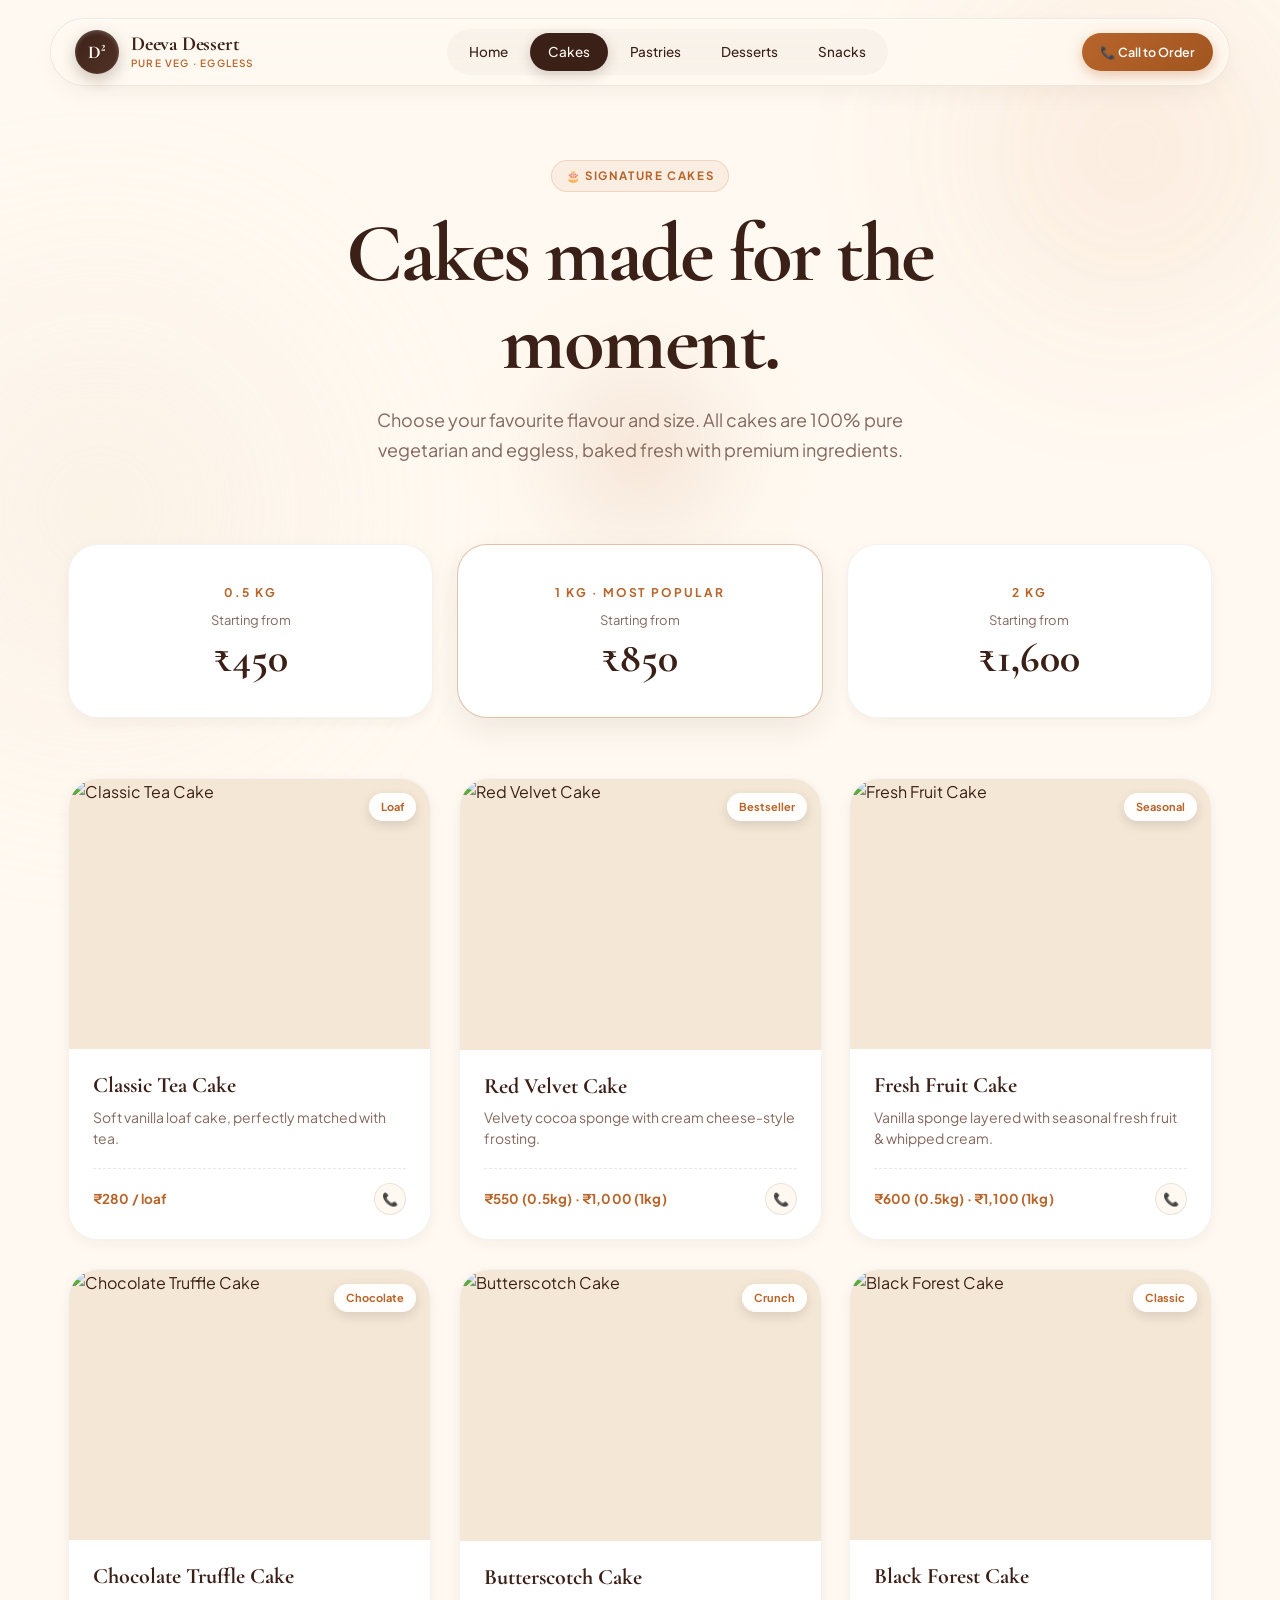
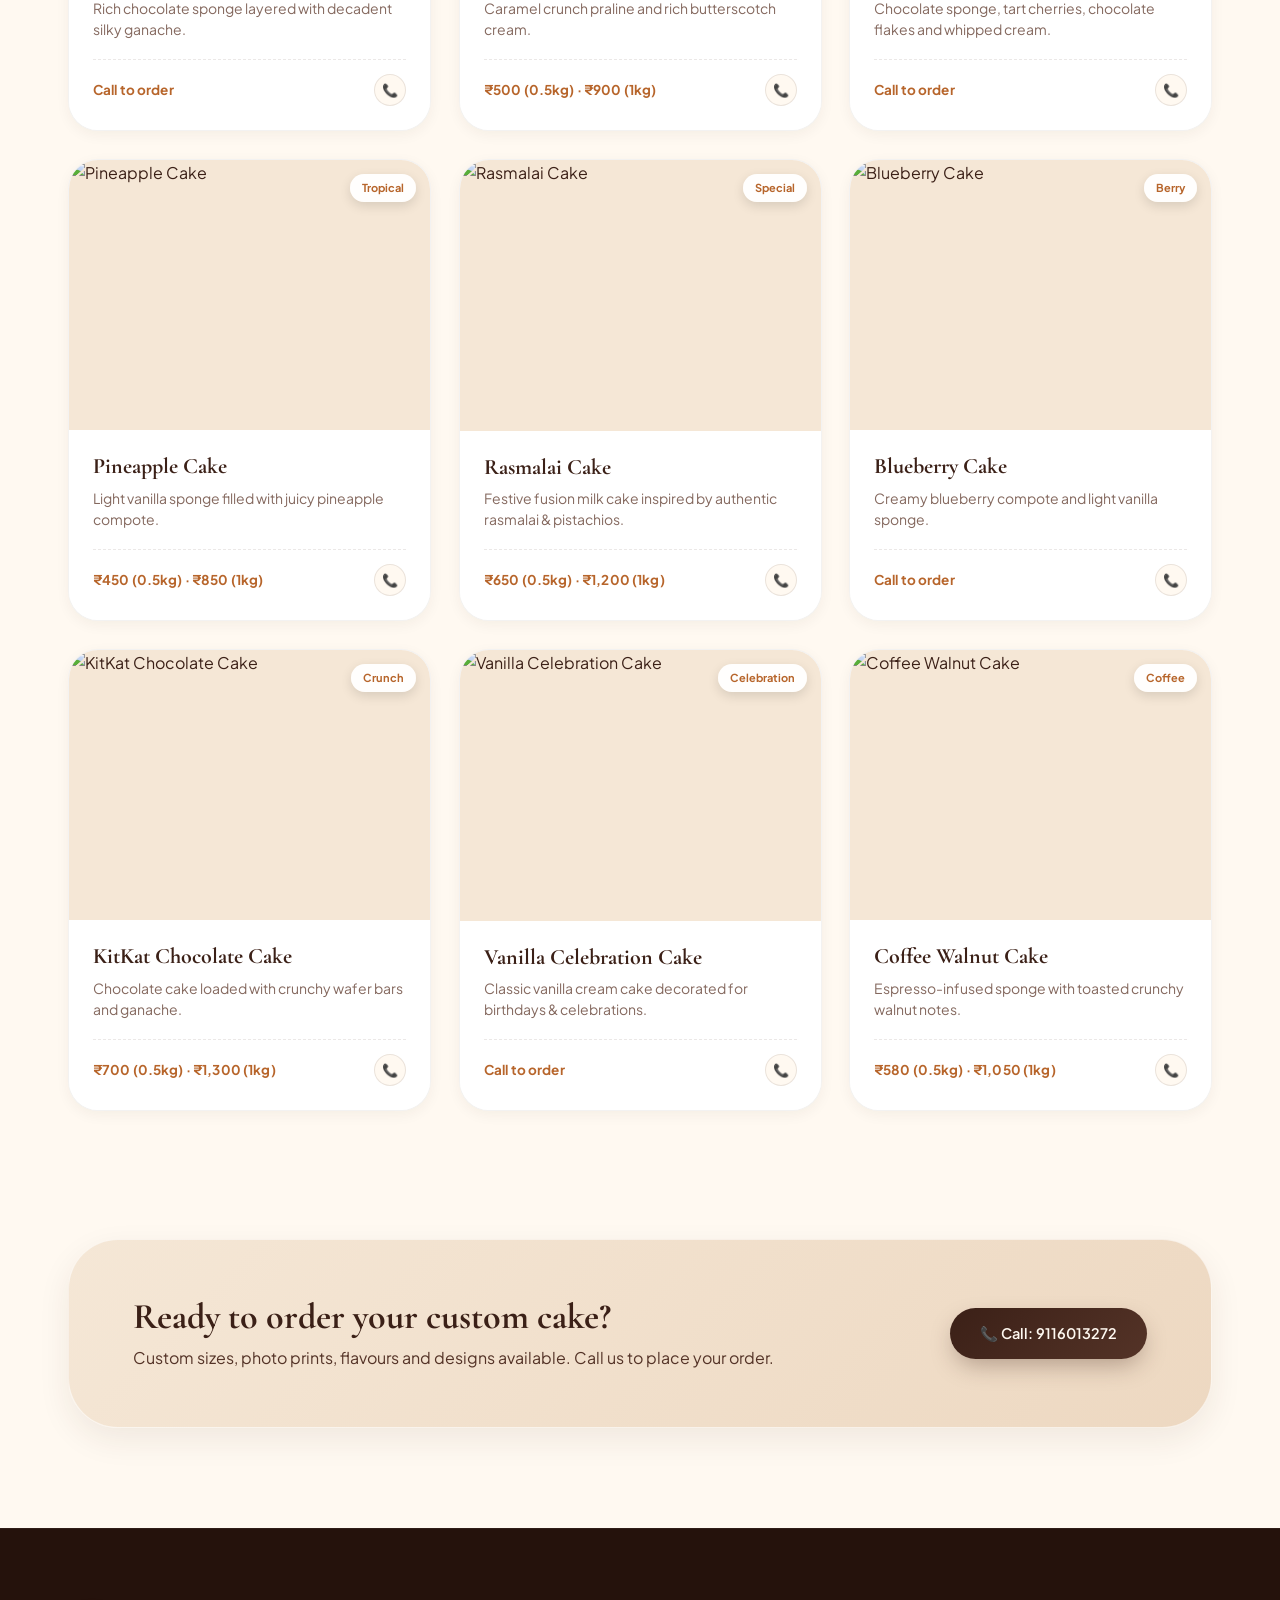
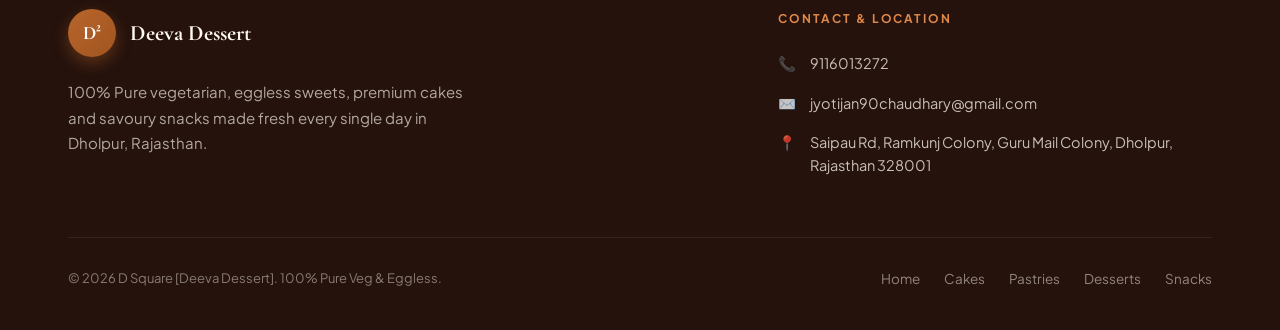
==== cakes.html @ 33e01db3 "v1" ====
<!DOCTYPE html>
<html lang="en" dir="ltr">

<head>
  <meta charset="UTF-8">
  <meta name="viewport" content="width=device-width, initial-scale=1.0">
  <title>Cakes — D² Deeva Dessert</title>
  <meta name="description"
    content="Choose your favourite cake flavour and size. All cakes are pure vegetarian and eggless. Custom orders welcome.">
  <link rel="stylesheet" href="styles.css">
</head>

<body>

  <!-- Ambient Glow -->
  <div class="bg-ambient-orb orb-1"></div>
  <div class="bg-ambient-orb orb-2"></div>

  <!-- ═══ FLOATING NAVBAR ═══ -->
  <div class="navbar-wrap">
    <nav class="navbar" id="navbar">
      <a href="index.html" class="nav-logo">
        <div class="nav-logo-badge">D²</div>
        <div>
          <div class="nav-logo-text">Deeva Dessert</div>
          <div class="nav-logo-sub">Pure Veg · Eggless</div>
        </div>
      </a>
      <div class="nav-links">
        <a href="index.html">Home</a>
        <a href="cakes.html" class="active">Cakes</a>
        <a href="pastries.html">Pastries</a>
        <a href="desserts.html">Desserts</a>
        <a href="snacks.html">Snacks</a>
      </div>
      <div class="nav-right-actions">
        <a href="tel:9116013272" class="nav-btn-call">📞 Call to Order</a>
        <button class="nav-mobile-toggle" id="mobileToggle" aria-label="Toggle menu">
          <span></span><span></span><span></span>
        </button>
      </div>
    </nav>
  </div>

  <!-- Mobile Dropdown Menu -->
  <div class="nav-mobile-menu" id="mobileMenu">
    <a href="index.html">Home</a>
    <a href="cakes.html" class="active">Cakes</a>
    <a href="pastries.html">Pastries</a>
    <a href="desserts.html">Desserts</a>
    <a href="snacks.html">Snacks</a>
    <a href="tel:9116013272" style="color: var(--accent); font-weight: 700;">📞 Call: 9116013272</a>
  </div>

  <!-- ═══ PAGE HERO ═══ -->
  <div class="container">
    <div class="page-hero reveal">
      <span class="label-tag">🎂 Signature Cakes</span>
      <h1>Cakes made for the moment.</h1>
      <p>Choose your favourite flavour and size. All cakes are 100% pure vegetarian and eggless, baked fresh with
        premium ingredients.</p>
    </div>

    <!-- Starting Prices 3D Cards -->
    <div class="pricing-row reveal">
      <div class="pricing-card">
        <div class="size">0.5 KG</div>
        <div class="from">Starting from</div>
        <div class="price-value">₹450</div>
      </div>
      <div class="pricing-card" style="border-color: rgba(183, 101, 43, 0.4); box-shadow: var(--shadow-md);">
        <div class="size" style="color: var(--accent);">1 KG · Most Popular</div>
        <div class="from">Starting from</div>
        <div class="price-value">₹850</div>
      </div>
      <div class="pricing-card">
        <div class="size">2 KG</div>
        <div class="from">Starting from</div>
        <div class="price-value">₹1,600</div>
      </div>
    </div>
  </div>

  <!-- ═══ PRODUCTS GRID WITH REAL PHOTOGRAPHY ═══ -->
  <section class="section-padding" style="padding-top: 0;">
    <div class="container">
      <div class="product-grid">

        <div class="product-card reveal reveal-delay-1">
          <div class="product-card-img-wrap">
            <img src="https://images.unsplash.com/photo-1519869325930-281384150729?auto=format&fit=crop&w=600&q=80"
              alt="Classic Tea Cake" class="product-card-photo">
            <span class="product-badge">Loaf</span>
          </div>
          <div class="product-card-body">
            <div class="product-card-name">Classic Tea Cake</div>
            <div class="product-card-desc">Soft vanilla loaf cake, perfectly matched with tea.</div>
            <div class="product-card-footer">
              <div class="product-card-price">₹280 / loaf</div>
              <a href="tel:9116013272" class="product-order-mini" title="Order">📞</a>
            </div>
          </div>
        </div>

        <div class="product-card reveal reveal-delay-2">
          <div class="product-card-img-wrap">
            <img src="https://images.unsplash.com/photo-1586788680434-30d324b2d46f?auto=format&fit=crop&w=600&q=80"
              alt="Red Velvet Cake" class="product-card-photo">
            <span class="product-badge">Bestseller</span>
          </div>
          <div class="product-card-body">
            <div class="product-card-name">Red Velvet Cake</div>
            <div class="product-card-desc">Velvety cocoa sponge with cream cheese-style frosting.</div>
            <div class="product-card-footer">
              <div class="product-card-price">₹550 (0.5kg) · ₹1,000 (1kg)</div>
              <a href="tel:9116013272" class="product-order-mini" title="Order">📞</a>
            </div>
          </div>
        </div>

        <div class="product-card reveal reveal-delay-3">
          <div class="product-card-img-wrap">
            <img src="https://images.unsplash.com/photo-1565958011703-44f9829ba187?auto=format&fit=crop&w=600&q=80"
              alt="Fresh Fruit Cake" class="product-card-photo">
            <span class="product-badge">Seasonal</span>
          </div>
          <div class="product-card-body">
            <div class="product-card-name">Fresh Fruit Cake</div>
            <div class="product-card-desc">Vanilla sponge layered with seasonal fresh fruit &amp; whipped cream.</div>
            <div class="product-card-footer">
              <div class="product-card-price">₹600 (0.5kg) · ₹1,100 (1kg)</div>
              <a href="tel:9116013272" class="product-order-mini" title="Order">📞</a>
            </div>
          </div>
        </div>

        <div class="product-card reveal reveal-delay-4">
          <div class="product-card-img-wrap">
            <img src="https://images.unsplash.com/photo-1606313564200-e75d5e30476c?auto=format&fit=crop&w=600&q=80"
              alt="Chocolate Truffle Cake" class="product-card-photo">
            <span class="product-badge">Chocolate</span>
          </div>
          <div class="product-card-body">
            <div class="product-card-name">Chocolate Truffle Cake</div>
            <div class="product-card-desc">Rich chocolate sponge layered with decadent silky ganache.</div>
            <div class="product-card-footer">
              <div class="product-card-price">Call to order</div>
              <a href="tel:9116013272" class="product-order-mini" title="Order">📞</a>
            </div>
          </div>
        </div>

        <div class="product-card reveal reveal-delay-1">
          <div class="product-card-img-wrap">
            <img src="https://images.unsplash.com/photo-1578985545062-69928b1d9587?auto=format&fit=crop&w=600&q=80"
              alt="Butterscotch Cake" class="product-card-photo">
            <span class="product-badge">Crunch</span>
          </div>
          <div class="product-card-body">
            <div class="product-card-name">Butterscotch Cake</div>
            <div class="product-card-desc">Caramel crunch praline and rich butterscotch cream.</div>
            <div class="product-card-footer">
              <div class="product-card-price">₹500 (0.5kg) · ₹900 (1kg)</div>
              <a href="tel:9116013272" class="product-order-mini" title="Order">📞</a>
            </div>
          </div>
        </div>

        <div class="product-card reveal reveal-delay-2">
          <div class="product-card-img-wrap">
            <img src="https://images.unsplash.com/photo-1606890737304-57a1ca8a5b62?auto=format&fit=crop&w=600&q=80"
              alt="Black Forest Cake" class="product-card-photo">
            <span class="product-badge">Classic</span>
          </div>
          <div class="product-card-body">
            <div class="product-card-name">Black Forest Cake</div>
            <div class="product-card-desc">Chocolate sponge, tart cherries, chocolate flakes and whipped cream.</div>
            <div class="product-card-footer">
              <div class="product-card-price">Call to order</div>
              <a href="tel:9116013272" class="product-order-mini" title="Order">📞</a>
            </div>
          </div>
        </div>

        <div class="product-card reveal reveal-delay-3">
          <div class="product-card-img-wrap">
            <img src="https://images.unsplash.com/photo-1535141192574-5d4897c13136?auto=format&fit=crop&w=600&q=80"
              alt="Pineapple Cake" class="product-card-photo">
            <span class="product-badge">Tropical</span>
          </div>
          <div class="product-card-body">
            <div class="product-card-name">Pineapple Cake</div>
            <div class="product-card-desc">Light vanilla sponge filled with juicy pineapple compote.</div>
            <div class="product-card-footer">
              <div class="product-card-price">₹450 (0.5kg) · ₹850 (1kg)</div>
              <a href="tel:9116013272" class="product-order-mini" title="Order">📞</a>
            </div>
          </div>
        </div>

        <div class="product-card reveal reveal-delay-4">
          <div class="product-card-img-wrap">
            <img src="https://images.unsplash.com/photo-1541781774459-bb2af2f05b55?auto=format&fit=crop&w=600&q=80"
              alt="Rasmalai Cake" class="product-card-photo">
            <span class="product-badge">Special</span>
          </div>
          <div class="product-card-body">
            <div class="product-card-name">Rasmalai Cake</div>
            <div class="product-card-desc">Festive fusion milk cake inspired by authentic rasmalai &amp; pistachios.
            </div>
            <div class="product-card-footer">
              <div class="product-card-price">₹650 (0.5kg) · ₹1,200 (1kg)</div>
              <a href="tel:9116013272" class="product-order-mini" title="Order">📞</a>
            </div>
          </div>
        </div>

        <div class="product-card reveal reveal-delay-1">
          <div class="product-card-img-wrap">
            <img src="https://images.unsplash.com/photo-1588195538326-c5b1e9f80a1b?auto=format&fit=crop&w=600&q=80"
              alt="Blueberry Cake" class="product-card-photo">
            <span class="product-badge">Berry</span>
          </div>
          <div class="product-card-body">
            <div class="product-card-name">Blueberry Cake</div>
            <div class="product-card-desc">Creamy blueberry compote and light vanilla sponge.</div>
            <div class="product-card-footer">
              <div class="product-card-price">Call to order</div>
              <a href="tel:9116013272" class="product-order-mini" title="Order">📞</a>
            </div>
          </div>
        </div>

        <div class="product-card reveal reveal-delay-2">
          <div class="product-card-img-wrap">
            <img src="https://images.unsplash.com/photo-1542826438-bd32f43d626f?auto=format&fit=crop&w=600&q=80"
              alt="KitKat Chocolate Cake" class="product-card-photo">
            <span class="product-badge">Crunch</span>
          </div>
          <div class="product-card-body">
            <div class="product-card-name">KitKat Chocolate Cake</div>
            <div class="product-card-desc">Chocolate cake loaded with crunchy wafer bars and ganache.</div>
            <div class="product-card-footer">
              <div class="product-card-price">₹700 (0.5kg) · ₹1,300 (1kg)</div>
              <a href="tel:9116013272" class="product-order-mini" title="Order">📞</a>
            </div>
          </div>
        </div>

        <div class="product-card reveal reveal-delay-3">
          <div class="product-card-img-wrap">
            <img src="https://images.unsplash.com/photo-1535141192574-5d4897c13136?auto=format&fit=crop&w=600&q=80"
              alt="Vanilla Celebration Cake" class="product-card-photo">
            <span class="product-badge">Celebration</span>
          </div>
          <div class="product-card-body">
            <div class="product-card-name">Vanilla Celebration Cake</div>
            <div class="product-card-desc">Classic vanilla cream cake decorated for birthdays &amp; celebrations.</div>
            <div class="product-card-footer">
              <div class="product-card-price">Call to order</div>
              <a href="tel:9116013272" class="product-order-mini" title="Order">📞</a>
            </div>
          </div>
        </div>

        <div class="product-card reveal reveal-delay-4">
          <div class="product-card-img-wrap">
            <img src="https://images.unsplash.com/photo-1509440159596-0249088772ff?auto=format&fit=crop&w=600&q=80"
              alt="Coffee Walnut Cake" class="product-card-photo">
            <span class="product-badge">Coffee</span>
          </div>
          <div class="product-card-body">
            <div class="product-card-name">Coffee Walnut Cake</div>
            <div class="product-card-desc">Espresso-infused sponge with toasted crunchy walnut notes.</div>
            <div class="product-card-footer">
              <div class="product-card-price">₹580 (0.5kg) · ₹1,050 (1kg)</div>
              <a href="tel:9116013272" class="product-order-mini" title="Order">📞</a>
            </div>
          </div>
        </div>

      </div>
    </div>
  </section>

  <!-- ═══ CTA STRIP ═══ -->
  <div class="container">
    <div class="cta-strip reveal">
      <div class="cta-strip-text">
        <h3>Ready to order your custom cake?</h3>
        <p>Custom sizes, photo prints, flavours and designs available. Call us to place your order.</p>
      </div>
      <a href="tel:9116013272" class="btn btn-primary">📞 Call: 9116013272</a>
    </div>
  </div>

  <!-- ═══ FOOTER ═══ -->
  <footer class="footer">
    <div class="container">
      <div class="footer-inner">
        <div class="footer-brand">
          <div class="footer-logo">
            <div class="footer-logo-badge">D²</div>
            <div>
              <div class="footer-logo-name">Deeva Dessert</div>
            </div>
          </div>
          <p class="footer-tagline">100% Pure vegetarian, eggless sweets, premium cakes and savoury snacks made fresh
            every single day in Dholpur, Rajasthan.</p>
        </div>
        <div class="footer-contact">
          <h4>Contact &amp; Location</h4>
          <div class="footer-contact-list">
            <div class="footer-contact-item">
              <span>📞</span>
              <a href="tel:9116013272">9116013272</a>
            </div>
            <div class="footer-contact-item">
              <span>✉️</span>
              <a href="mailto:jyotijan90chaudhary@gmail.com">jyotijan90chaudhary@gmail.com</a>
            </div>
            <div class="footer-contact-item">
              <span>📍</span>
              <span>Saipau Rd, Ramkunj Colony, Guru Mail Colony, Dholpur, Rajasthan 328001</span>
            </div>
          </div>
        </div>
      </div>
      <div class="footer-bottom">
        <p>© 2026 D Square [Deeva Dessert]. 100% Pure Veg &amp; Eggless.</p>
        <div class="footer-nav-links">
          <a href="index.html">Home</a>
          <a href="cakes.html">Cakes</a>
          <a href="pastries.html">Pastries</a>
          <a href="desserts.html">Desserts</a>
          <a href="snacks.html">Snacks</a>
        </div>
      </div>
    </div>
  </footer>

  <script src="script.js"></script>
</body>

</html>
---- styles.css ----
/* =========================================================
   DEEVA DESSERT (D²) — ULTRA-PREMIUM 3D STYLESHEET
   ========================================================= */

@import url('https://fonts.googleapis.com/css2?family=Cormorant+Garamond:ital,wght@0,500;0,600;0,700;1,600;1,700&family=Plus+Jakarta+Sans:wght@300;400;500;600;700&display=swap');

:root {
  --bg: #fff9f1;
  --bg-secondary: #fbf3e8;
  --dark: #3b2017;
  --dark-deep: #25120c;
  --dark-soft: #543327;
  --accent: #b7652b;
  --accent-light: #df8849;
  --accent-glow: rgba(183, 101, 43, 0.35);
  --light: #f5e7d6;
  --light-glass: rgba(255, 249, 241, 0.75);
  --text-muted: #84685e;
  --white: #ffffff;

  --font-serif: 'Cormorant Garamond', 'Cormorant', Georgia, serif;
  --font-sans: 'Plus Jakarta Sans', -apple-system, BlinkMacSystemFont, sans-serif;

  --radius-xs: 8px;
  --radius-sm: 14px;
  --radius-md: 20px;
  --radius-lg: 30px;
  --radius-xl: 50px;

  --shadow-sm: 0 4px 14px rgba(59, 32, 23, 0.05);
  --shadow-md: 0 12px 32px rgba(59, 32, 23, 0.08);
  --shadow-3d: 0 20px 48px -10px rgba(59, 32, 23, 0.15), 0 0 1px rgba(59, 32, 23, 0.2);
  --shadow-3d-hover: 0 32px 70px -15px rgba(59, 32, 23, 0.25), 0 0 30px rgba(183, 101, 43, 0.2);

  --transition: all 0.4s cubic-bezier(0.16, 1, 0.3, 1);
  --transition-fast: all 0.2s ease;
}

/* ---------- RESET & BASE ---------- */
*, *::before, *::after {
  box-sizing: border-box;
  margin: 0;
  padding: 0;
}

html {
  scroll-behavior: smooth;
  text-rendering: optimizeLegibility;
}

body {
  font-family: var(--font-sans);
  background-color: var(--bg);
  color: var(--dark);
  -webkit-font-smoothing: antialiased;
  -moz-osx-font-smoothing: grayscale;
  overflow-x: hidden;
  position: relative;
  line-height: 1.6;
}

/* Custom 3D Cursor Glow */
.cursor-glow {
  position: fixed;
  width: 380px;
  height: 380px;
  border-radius: 50%;
  background: radial-gradient(circle, rgba(183, 101, 43, 0.12) 0%, rgba(245, 231, 214, 0.05) 50%, transparent 70%);
  pointer-events: none;
  transform: translate(-50%, -50%);
  z-index: 1;
  transition: opacity 0.3s ease;
}

/* Ambient Background Lights */
.bg-ambient-orb {
  position: fixed;
  border-radius: 50%;
  pointer-events: none;
  filter: blur(80px);
  z-index: 0;
  opacity: 0.6;
}
.orb-1 {
  width: 500px; height: 500px;
  background: radial-gradient(circle, rgba(223, 136, 73, 0.25) 0%, transparent 70%);
  top: -100px; right: -100px;
  animation: orbDrift 20s infinite alternate ease-in-out;
}
.orb-2 {
  width: 600px; height: 600px;
  background: radial-gradient(circle, rgba(245, 231, 214, 0.8) 0%, transparent 70%);
  bottom: 10%; left: -200px;
  animation: orbDrift 25s infinite alternate-reverse ease-in-out;
}

@keyframes orbDrift {
  0% { transform: translate(0, 0) scale(1); }
  100% { transform: translate(60px, 40px) scale(1.1); }
}

#three-canvas {
  position: absolute;
  top: 0;
  left: 0;
  width: 100%;
  height: 100%;
  pointer-events: none;
  z-index: 1;
}

a, button {
  color: inherit;
  font: inherit;
  outline: none;
}
a { text-decoration: none; }
img { display: block; max-width: 100%; }

/* =========================================================
   NAVBAR (Glassmorphism & Floating Pill)
   ========================================================= */
.navbar-wrap {
  position: fixed;
  top: 18px;
  left: 0;
  right: 0;
  z-index: 1000;
  display: flex;
  justify-content: center;
  padding: 0 20px;
  pointer-events: none;
}

.navbar {
  pointer-events: auto;
  display: flex;
  align-items: center;
  justify-content: space-between;
  width: 100%;
  max-width: 1180px;
  height: 68px;
  padding: 0 16px 0 24px;
  background: rgba(255, 249, 241, 0.84);
  backdrop-filter: blur(20px);
  -webkit-backdrop-filter: blur(20px);
  border: 1px solid rgba(59, 32, 23, 0.08);
  border-radius: var(--radius-xl);
  box-shadow: 0 10px 30px -10px rgba(59, 32, 23, 0.08), inset 0 1px 0 rgba(255, 255, 255, 0.8);
  transition: var(--transition);
}

.navbar.scrolled {
  transform: translateY(-4px);
  background: rgba(255, 249, 241, 0.95);
  box-shadow: 0 18px 45px -12px rgba(59, 32, 23, 0.14), inset 0 1px 0 rgba(255, 255, 255, 0.9);
}

.nav-logo {
  display: flex;
  align-items: center;
  gap: 12px;
  position: relative;
  z-index: 2;
}

.nav-logo-badge {
  width: 44px;
  height: 44px;
  border-radius: 50%;
  background: linear-gradient(135deg, var(--dark) 0%, var(--dark-soft) 100%);
  color: var(--bg);
  font-family: var(--font-serif);
  font-weight: 700;
  font-size: 18px;
  display: flex;
  align-items: center;
  justify-content: center;
  box-shadow: 0 6px 16px rgba(59, 32, 23, 0.25), inset 0 2px 4px rgba(255, 255, 255, 0.2);
  transition: transform 0.4s cubic-bezier(0.34, 1.56, 0.64, 1);
}

.nav-logo:hover .nav-logo-badge {
  transform: rotate(12deg) scale(1.08);
}

.nav-logo-text {
  font-family: var(--font-serif);
  font-size: 20px;
  font-weight: 700;
  color: var(--dark);
  line-height: 1.1;
  letter-spacing: -0.01em;
}

.nav-logo-sub {
  font-size: 10px;
  font-weight: 600;
  color: var(--accent);
  letter-spacing: 0.12em;
  text-transform: uppercase;
}

.nav-links {
  display: flex;
  align-items: center;
  gap: 4px;
  background: rgba(59, 32, 23, 0.03);
  padding: 4px;
  border-radius: var(--radius-xl);
}

.nav-links a {
  font-family: var(--font-sans);
  font-size: 13.5px;
  font-weight: 500;
  color: var(--dark);
  padding: 8px 18px;
  border-radius: var(--radius-xl);
  transition: var(--transition);
  position: relative;
}

.nav-links a:hover {
  color: var(--accent);
  background: rgba(183, 101, 43, 0.08);
}

.nav-links a.active {
  background: var(--dark);
  color: var(--bg);
  box-shadow: 0 4px 14px rgba(59, 32, 23, 0.2);
}

.nav-right-actions {
  display: flex;
  align-items: center;
  gap: 10px;
}

.nav-btn-call {
  display: inline-flex;
  align-items: center;
  gap: 6px;
  font-size: 12.5px;
  font-weight: 600;
  padding: 9px 18px;
  background: linear-gradient(135deg, var(--accent) 0%, #a25520 100%);
  color: var(--white);
  border-radius: var(--radius-xl);
  box-shadow: 0 4px 14px rgba(183, 101, 43, 0.35);
  transition: var(--transition);
}

.nav-btn-call:hover {
  transform: translateY(-2px);
  box-shadow: 0 8px 22px rgba(183, 101, 43, 0.45);
}

.nav-mobile-toggle {
  display: none;
  background: none;
  border: none;
  cursor: pointer;
  padding: 10px;
  flex-direction: column;
  gap: 5px;
  z-index: 1002;
}

.nav-mobile-toggle span {
  width: 24px;
  height: 2px;
  background: var(--dark);
  border-radius: 2px;
  transition: var(--transition);
}

.nav-mobile-toggle.open span:nth-child(1) { transform: translateY(7px) rotate(45deg); }
.nav-mobile-toggle.open span:nth-child(2) { opacity: 0; }
.nav-mobile-toggle.open span:nth-child(3) { transform: translateY(-7px) rotate(-45deg); }

.nav-mobile-menu {
  position: fixed;
  top: 96px;
  left: 20px;
  right: 20px;
  background: rgba(255, 249, 241, 0.98);
  backdrop-filter: blur(25px);
  border-radius: var(--radius-lg);
  padding: 24px;
  box-shadow: var(--shadow-3d);
  border: 1px solid rgba(59, 32, 23, 0.1);
  display: flex;
  flex-direction: column;
  gap: 8px;
  z-index: 999;
  transform: translateY(-20px) scale(0.96);
  opacity: 0;
  pointer-events: none;
  transition: var(--transition);
}

.nav-mobile-menu.open {
  transform: translateY(0) scale(1);
  opacity: 1;
  pointer-events: auto;
}

.nav-mobile-menu a {
  font-size: 16px;
  font-weight: 600;
  padding: 12px 18px;
  border-radius: var(--radius-sm);
  transition: var(--transition-fast);
}

.nav-mobile-menu a.active {
  background: var(--dark);
  color: var(--bg);
}

/* =========================================================
   CONTAINER & SECTION COMMONS
   ========================================================= */
.container {
  width: 100%;
  max-width: 1200px;
  margin: 0 auto;
  padding: 0 28px;
  position: relative;
  z-index: 2;
}

.section-padding {
  padding: 68px 0;
  position: relative;
  z-index: 2;
}

.section-header {
  margin-bottom: 36px;
}
.section-header.text-center {
  text-align: center;
}
.section-header.text-center p {
  margin-left: auto;
  margin-right: auto;
}

.label-tag {
  display: inline-flex;
  align-items: center;
  gap: 6px;
  font-family: var(--font-sans);
  font-size: 11.5px;
  font-weight: 700;
  letter-spacing: 0.14em;
  text-transform: uppercase;
  color: var(--accent);
  background: rgba(183, 101, 43, 0.08);
  border: 1px solid rgba(183, 101, 43, 0.18);
  padding: 6px 14px;
  border-radius: var(--radius-xl);
  margin-bottom: 18px;
}

.section-header h2 {
  font-family: var(--font-serif);
  font-size: clamp(38px, 4.8vw, 58px);
  font-weight: 700;
  color: var(--dark);
  line-height: 1.08;
  letter-spacing: -0.02em;
}

.section-header p {
  margin-top: 16px;
  font-size: 16.5px;
  color: var(--text-muted);
  line-height: 1.6;
  max-width: 520px;
}

/* Buttons */
.btn {
  display: inline-flex;
  align-items: center;
  justify-content: center;
  gap: 10px;
  font-family: var(--font-sans);
  font-size: 14.5px;
  font-weight: 600;
  padding: 14px 30px;
  border-radius: var(--radius-xl);
  cursor: pointer;
  border: none;
  transition: var(--transition);
  position: relative;
  overflow: hidden;
}

.btn-primary {
  background: linear-gradient(135deg, var(--dark) 0%, var(--dark-soft) 100%);
  color: var(--bg);
  box-shadow: 0 10px 25px -5px rgba(59, 32, 23, 0.35);
}

.btn-primary:hover {
  transform: translateY(-3px) scale(1.02);
  box-shadow: 0 16px 35px -5px rgba(59, 32, 23, 0.45);
}

.btn-outline {
  background: rgba(255, 255, 255, 0.4);
  backdrop-filter: blur(10px);
  color: var(--dark);
  border: 1.5px solid rgba(59, 32, 23, 0.2);
}

.btn-outline:hover {
  background: var(--dark);
  color: var(--bg);
  border-color: var(--dark);
  transform: translateY(-3px);
}

.btn-light {
  background: var(--white);
  color: var(--dark);
  box-shadow: 0 10px 25px rgba(0, 0, 0, 0.1);
}

.btn-light:hover {
  transform: translateY(-3px);
  box-shadow: 0 15px 35px rgba(0, 0, 0, 0.15);
}

/* =========================================================
   HERO SECTION (HOME) WITH 3D COMPOSITION
   ========================================================= */
.hero {
  min-height: 85vh;
  display: flex;
  align-items: center;
  padding-top: 100px;
  padding-bottom: 30px;
  position: relative;
  overflow: hidden;
}

.hero-grid {
  display: grid;
  grid-template-columns: 1.15fr 0.85fr;
  gap: 40px;
  align-items: center;
}

.hero-content {
  position: relative;
  z-index: 5;
}

.hero-badge {
  display: inline-flex;
  align-items: center;
  gap: 8px;
  background: rgba(183, 101, 43, 0.08);
  border: 1px solid rgba(183, 101, 43, 0.25);
  border-radius: var(--radius-xl);
  padding: 8px 18px;
  margin-bottom: 24px;
  font-size: 12.5px;
  font-weight: 700;
  color: var(--accent);
  letter-spacing: 0.12em;
  text-transform: uppercase;
}

.hero-badge-dot {
  width: 8px;
  height: 8px;
  border-radius: 50%;
  background: var(--accent);
  box-shadow: 0 0 10px var(--accent);
  animation: pulseDot 2s infinite;
}

@keyframes pulseDot {
  0%, 100% { transform: scale(1); opacity: 1; }
  50% { transform: scale(1.3); opacity: 0.6; }
}

.hero h1 {
  font-family: var(--font-serif);
  font-size: clamp(52px, 6.5vw, 92px);
  font-weight: 700;
  line-height: 1.02;
  letter-spacing: -0.03em;
  color: var(--dark);
  margin-bottom: 24px;
}

.hero h1 span.highlight {
  font-style: italic;
  color: var(--accent);
  position: relative;
  display: inline-block;
}

.hero-sub {
  font-size: clamp(16px, 1.8vw, 19px);
  color: var(--text-muted);
  line-height: 1.65;
  max-width: 520px;
  margin-bottom: 38px;
}

.hero-btns {
  display: flex;
  align-items: center;
  gap: 16px;
  flex-wrap: wrap;
}

/* 3D Visual Hero Stage */
.hero-visual-stage {
  position: relative;
  width: 100%;
  height: 540px;
  perspective: 1200px;
  display: flex;
  align-items: center;
  justify-content: center;
}

.hero-3d-card {
  position: relative;
  width: 380px;
  height: 480px;
  background: #ffffff;
  border-radius: 36px;
  border: 1px solid rgba(255, 255, 255, 0.8);
  box-shadow: var(--shadow-3d);
  transform-style: preserve-3d;
  transition: transform 0.2s cubic-bezier(0.2, 0, 0.2, 1);
  display: flex;
  flex-direction: column;
  overflow: hidden;
  cursor: grab;
}

.hero-3d-card-img-wrap {
  width: 100%;
  height: 350px;
  overflow: hidden;
  position: relative;
}

.hero-3d-card-img {
  width: 100%;
  height: 100%;
  object-fit: cover;
  transition: transform 0.6s cubic-bezier(0.16, 1, 0.3, 1);
}

.hero-3d-card:hover .hero-3d-card-img {
  transform: scale(1.08);
}

.hero-3d-card-caption {
  padding: 24px;
  text-align: center;
  background: linear-gradient(to top, #ffffff 80%, rgba(255, 255, 255, 0.95));
  position: relative;
  z-index: 2;
}

.hero-3d-card-caption h3 {
  font-family: var(--font-serif);
  font-size: 26px;
  font-weight: 700;
  color: var(--dark);
}

.hero-3d-card-caption p {
  font-size: 13.5px;
  color: var(--text-muted);
  margin-top: 4px;
}

/* Floating 3D Chips around Hero Card */
.floating-chip {
  position: absolute;
  background: rgba(255, 255, 255, 0.94);
  backdrop-filter: blur(14px);
  border: 1px solid rgba(255, 255, 255, 0.8);
  border-radius: var(--radius-md);
  padding: 10px 16px;
  box-shadow: 0 12px 30px rgba(59, 32, 23, 0.15);
  display: flex;
  align-items: center;
  gap: 12px;
  z-index: 10;
  transform-style: preserve-3d;
  pointer-events: none;
  animation: floatChip 5s ease-in-out infinite alternate;
}

.chip-1 {
  top: 15%;
  left: -20px;
  animation-delay: 0s;
}

.chip-2 {
  bottom: 18%;
  right: -30px;
  animation-delay: -2s;
}

.chip-3 {
  top: 75%;
  left: -10px;
  animation-delay: -3.5s;
}

@keyframes floatChip {
  0% { transform: translateY(0) rotate(0deg); }
  100% { transform: translateY(-16px) rotate(-2deg); }
}

.chip-img-thumb {
  width: 44px;
  height: 44px;
  border-radius: 12px;
  object-fit: cover;
  box-shadow: 0 4px 8px rgba(0, 0, 0, 0.1);
}

.chip-text h5 {
  font-size: 13px;
  font-weight: 700;
  color: var(--dark);
  line-height: 1.2;
}

.chip-text span {
  font-size: 11px;
  color: var(--text-muted);
}

/* =========================================================
   3D INTERACTIVE FLAVOUR CAROUSEL / HIGHLIGHT TABS
   ========================================================= */
.flavour-showcase-section {
  padding: 64px 0;
  position: relative;
  background: var(--bg-secondary);
  overflow: hidden;
}

.flavour-tabs {
  display: flex;
  justify-content: center;
  gap: 12px;
  margin-bottom: 32px;
  flex-wrap: wrap;
}

.flavour-tab-btn {
  padding: 10px 24px;
  border-radius: var(--radius-xl);
  background: var(--white);
  border: 1px solid rgba(59, 32, 23, 0.1);
  font-size: 14px;
  font-weight: 600;
  color: var(--dark);
  cursor: pointer;
  transition: var(--transition);
  box-shadow: var(--shadow-sm);
}

.flavour-tab-btn:hover {
  background: var(--light);
  transform: translateY(-2px);
}

.flavour-tab-btn.active {
  background: var(--dark);
  color: var(--white);
  box-shadow: 0 6px 20px rgba(59, 32, 23, 0.25);
  border-color: var(--dark);
}

.flavour-panels {
  position: relative;
}

.flavour-panel {
  display: none;
  grid-template-columns: 1.1fr 0.9fr;
  gap: 50px;
  align-items: center;
  background: var(--white);
  border-radius: var(--radius-xl);
  padding: 40px;
  box-shadow: var(--shadow-3d);
  border: 1px solid rgba(59, 32, 23, 0.06);
  opacity: 0;
  transform: translateY(20px);
  transition: opacity 0.5s ease, transform 0.5s ease;
}

.flavour-panel.active {
  display: grid;
  opacity: 1;
  transform: translateY(0);
}

.flavour-panel-img-wrap {
  position: relative;
  border-radius: var(--radius-lg);
  overflow: hidden;
  height: 420px;
  box-shadow: var(--shadow-md);
}

.flavour-panel-img {
  width: 100%;
  height: 100%;
  object-fit: cover;
  transition: transform 0.6s ease;
}

.flavour-panel:hover .flavour-panel-img {
  transform: scale(1.06);
}

.flavour-panel-info h3 {
  font-family: var(--font-serif);
  font-size: clamp(32px, 3.5vw, 44px);
  font-weight: 700;
  color: var(--dark);
  margin-bottom: 16px;
  line-height: 1.15;
}

.flavour-panel-info p {
  font-size: 16px;
  color: var(--text-muted);
  line-height: 1.7;
  margin-bottom: 24px;
}

.flavour-features {
  display: grid;
  grid-template-columns: 1fr 1fr;
  gap: 16px;
  margin-bottom: 32px;
}

.flavour-feat-item {
  display: flex;
  align-items: center;
  gap: 10px;
  font-size: 14px;
  font-weight: 600;
  color: var(--dark);
}

.flavour-feat-icon {
  width: 32px;
  height: 32px;
  border-radius: 50%;
  background: rgba(183, 101, 43, 0.12);
  color: var(--accent);
  display: flex;
  align-items: center;
  justify-content: center;
  font-size: 14px;
}

/* =========================================================
   FLOATING DECORATIVE PARALLAX ELEMENTS
   ========================================================= */
.floating-deco-layer {
  position: fixed;
  inset: 0;
  pointer-events: none;
  z-index: 1;
  overflow: hidden;
}

.deco-item {
  position: absolute;
  font-size: 28px;
  filter: drop-shadow(0 8px 16px rgba(59, 32, 23, 0.18));
  opacity: 0.65;
  transition: transform 0.1s linear;
  user-select: none;
}

.deco-1 { top: 18%; left: 4%; font-size: 34px; }
.deco-2 { top: 38%; right: 5%; font-size: 24px; color: var(--accent); }
.deco-3 { top: 62%; left: 3%; font-size: 32px; }
.deco-4 { top: 78%; right: 4%; font-size: 36px; }
.deco-5 { top: 88%; left: 8%; font-size: 30px; }
.deco-6 { top: 50%; right: 8%; font-size: 22px; color: var(--accent); }

/* =========================================================
   ZOMATO-STYLE HORIZONTAL SCROLL PRODUCT CAROUSEL
   ========================================================= */
.horizontal-carousel-section {
  padding: 60px 0;
  position: relative;
  background: var(--white);
  border-top: 1px solid rgba(59, 32, 23, 0.05);
  border-bottom: 1px solid rgba(59, 32, 23, 0.05);
  overflow: hidden;
}

.carousel-intro {
  display: flex;
  align-items: flex-end;
  justify-content: space-between;
  margin-bottom: 24px;
  gap: 20px;
  flex-wrap: wrap;
}

.carousel-intro h2 {
  font-family: var(--font-serif);
  font-size: clamp(34px, 4vw, 50px);
  font-weight: 700;
  color: var(--dark);
  line-height: 1.1;
  margin-top: 8px;
}

.carousel-intro p {
  color: var(--text-muted);
  font-size: 16px;
  max-width: 580px;
  margin-top: 10px;
}

.carousel-nav-arrows {
  display: flex;
  gap: 12px;
}

.carousel-arrow {
  width: 48px;
  height: 48px;
  border-radius: 50%;
  background: var(--bg);
  border: 1.5px solid rgba(59, 32, 23, 0.12);
  color: var(--dark);
  font-size: 18px;
  font-weight: 700;
  display: flex;
  align-items: center;
  justify-content: center;
  cursor: pointer;
  transition: var(--transition);
  box-shadow: var(--shadow-sm);
}

.carousel-arrow:hover {
  background: var(--dark);
  color: var(--bg);
  border-color: var(--dark);
  transform: scale(1.08);
}

.horizontal-scroll-track-wrapper {
  width: 100%;
  overflow-x: auto;
  overflow-y: hidden;
  scrollbar-width: none;
  -ms-overflow-style: none;
  padding: 10px 4px 30px;
  cursor: grab;
}

.horizontal-scroll-track-wrapper::-webkit-scrollbar {
  display: none;
}

.horizontal-scroll-track-wrapper:active {
  cursor: grabbing;
}

.horizontal-scroll-track {
  display: flex;
  gap: 26px;
  width: max-content;
  will-change: transform;
}

.carousel-card {
  width: 320px;
  flex-shrink: 0;
  background: var(--bg);
  border-radius: var(--radius-lg);
  border: 1px solid rgba(59, 32, 23, 0.08);
  overflow: hidden;
  box-shadow: var(--shadow-sm);
  transition: transform 0.4s cubic-bezier(0.16, 1, 0.3, 1), box-shadow 0.4s ease;
  display: flex;
  flex-direction: column;
}

.carousel-card:hover {
  transform: translateY(-8px);
  box-shadow: var(--shadow-3d-hover);
  border-color: rgba(183, 101, 43, 0.35);
}

.carousel-card-img-wrap {
  width: 100%;
  height: 200px;
  overflow: hidden;
  position: relative;
}

.carousel-card-img {
  width: 100%;
  height: 100%;
  object-fit: cover;
  transition: transform 0.7s cubic-bezier(0.16, 1, 0.3, 1);
}

.carousel-card:hover .carousel-card-img {
  transform: scale(1.12);
}

.carousel-category-badge {
  position: absolute;
  bottom: 12px;
  left: 12px;
  background: rgba(255, 255, 255, 0.92);
  backdrop-filter: blur(8px);
  border-radius: var(--radius-xl);
  padding: 5px 12px;
  font-size: 11.5px;
  font-weight: 700;
  color: var(--dark);
  box-shadow: 0 4px 10px rgba(0, 0, 0, 0.1);
}

.carousel-card-body {
  padding: 22px;
  flex: 1;
  display: flex;
  flex-direction: column;
}

.carousel-card-body h4 {
  font-family: var(--font-serif);
  font-size: 22px;
  font-weight: 700;
  color: var(--dark);
  margin-bottom: 6px;
}

.carousel-card-body p {
  font-size: 13.5px;
  color: var(--text-muted);
  line-height: 1.5;
  flex: 1;
  margin-bottom: 18px;
}

.carousel-card-footer {
  display: flex;
  align-items: center;
  justify-content: space-between;
  padding-top: 14px;
  border-top: 1px dashed rgba(59, 32, 23, 0.1);
}

.carousel-price {
  font-size: 14px;
  font-weight: 700;
  color: var(--accent);
}

.btn-sm {
  padding: 8px 18px;
  font-size: 12.5px;
}

/* =========================================================
   PARALLAX CARDS & IMAGE REVEAL STYLES
   ========================================================= */
.parallax-card {
  will-change: transform;
}

.parallax-img {
  will-change: transform;
  transform: scale(1.05);
}

/* =========================================================
   REAL-IMAGE 3D PRODUCT CARDS
   ========================================================= */
.product-grid {
  display: grid;
  grid-template-columns: repeat(auto-fill, minmax(270px, 1fr));
  gap: 28px;
  perspective: 1000px;
}

.product-card {
  background: var(--white);
  border-radius: var(--radius-lg);
  border: 1px solid rgba(59, 32, 23, 0.06);
  overflow: hidden;
  box-shadow: var(--shadow-sm);
  display: flex;
  flex-direction: column;
  position: relative;
  transition: transform 0.4s cubic-bezier(0.2, 0, 0.2, 1), box-shadow 0.4s ease;
  transform-style: preserve-3d;
  will-change: transform;
}

.product-card:hover {
  transform: translateY(-10px) rotateX(4deg);
  box-shadow: var(--shadow-3d-hover);
  border-color: rgba(183, 101, 43, 0.3);
}

.product-card-img-wrap {
  width: 100%;
  aspect-ratio: 4/3;
  position: relative;
  overflow: hidden;
  background: var(--light);
}

.product-card-photo {
  width: 100%;
  height: 100%;
  object-fit: cover;
  transition: transform 0.6s cubic-bezier(0.16, 1, 0.3, 1);
}

.product-card:hover .product-card-photo {
  transform: scale(1.1);
}

.product-badge {
  position: absolute;
  top: 14px;
  right: 14px;
  background: rgba(255, 255, 255, 0.94);
  backdrop-filter: blur(8px);
  border-radius: var(--radius-xl);
  padding: 5px 12px;
  font-size: 11px;
  font-weight: 700;
  color: var(--accent);
  box-shadow: 0 4px 12px rgba(0, 0, 0, 0.12);
  z-index: 2;
}

.product-card-body {
  padding: 24px;
  flex: 1;
  display: flex;
  flex-direction: column;
  background: var(--white);
}

.product-card-name {
  font-family: var(--font-serif);
  font-size: 22px;
  font-weight: 700;
  color: var(--dark);
  line-height: 1.15;
  margin-bottom: 8px;
}

.product-card-desc {
  font-size: 14px;
  color: var(--text-muted);
  line-height: 1.55;
  flex: 1;
}

.product-card-footer {
  margin-top: 18px;
  padding-top: 14px;
  border-top: 1px dashed rgba(59, 32, 23, 0.1);
  display: flex;
  align-items: center;
  justify-content: space-between;
}

.product-card-price {
  font-size: 13.5px;
  font-weight: 700;
  color: var(--accent);
  letter-spacing: 0.01em;
}

.product-order-mini {
  display: inline-flex;
  align-items: center;
  justify-content: center;
  width: 32px;
  height: 32px;
  border-radius: 50%;
  background: var(--bg);
  color: var(--dark);
  border: 1px solid rgba(59, 32, 23, 0.1);
  font-size: 13px;
  transition: var(--transition-fast);
}

.product-card:hover .product-order-mini {
  background: var(--dark);
  color: var(--bg);
  transform: scale(1.1);
}

/* =========================================================
   3D MENU OVERVIEW CARDS (Dark Section with Real Photos)
   ========================================================= */
.menu-overview {
  background: linear-gradient(180deg, var(--dark) 0%, var(--dark-deep) 100%);
  position: relative;
  overflow: hidden;
}

.menu-overview::before {
  content: '';
  position: absolute;
  top: 0; left: 0; right: 0; bottom: 0;
  background: radial-gradient(circle at 80% 20%, rgba(183, 101, 43, 0.15) 0%, transparent 60%);
  pointer-events: none;
}

.menu-overview .section-header h2 { color: var(--bg); }
.menu-overview .section-header p { color: rgba(255, 249, 241, 0.65); }
.menu-overview .label-tag {
  background: rgba(183, 101, 43, 0.2);
  color: #f19a5e;
  border-color: rgba(183, 101, 43, 0.4);
}

.menu-cards {
  display: grid;
  grid-template-columns: repeat(4, 1fr);
  gap: 24px;
  perspective: 1200px;
}

.menu-card {
  background: rgba(255, 249, 241, 0.04);
  backdrop-filter: blur(12px);
  border: 1px solid rgba(255, 249, 241, 0.08);
  border-radius: var(--radius-lg);
  overflow: hidden;
  text-align: center;
  cursor: pointer;
  transition: var(--transition);
  position: relative;
  transform-style: preserve-3d;
  display: flex;
  flex-direction: column;
}

.menu-card-img-wrap {
  width: 100%;
  height: 180px;
  overflow: hidden;
  position: relative;
}

.menu-card-photo {
  width: 100%;
  height: 100%;
  object-fit: cover;
  transition: transform 0.6s cubic-bezier(0.16, 1, 0.3, 1);
}

.menu-card:hover .menu-card-photo {
  transform: scale(1.12);
}

.menu-card-content {
  padding: 24px 20px 28px;
  display: flex;
  flex-direction: column;
  align-items: center;
  flex: 1;
}

.menu-card:hover {
  transform: translateY(-8px) scale(1.02);
  background: rgba(255, 249, 241, 0.08);
  border-color: rgba(183, 101, 43, 0.5);
  box-shadow: 0 20px 40px rgba(0, 0, 0, 0.4);
}

.menu-card-label {
  font-size: 11px;
  font-weight: 700;
  letter-spacing: 0.16em;
  text-transform: uppercase;
  color: var(--accent-light);
  margin-bottom: 6px;
}

.menu-card-name {
  font-family: var(--font-serif);
  font-size: 24px;
  font-weight: 700;
  color: var(--bg);
  line-height: 1.15;
}

.menu-card-arrow {
  display: inline-flex;
  align-items: center;
  gap: 6px;
  margin-top: 14px;
  font-size: 13px;
  font-weight: 600;
  color: rgba(255, 249, 241, 0.5);
  transition: var(--transition);
}

.menu-card:hover .menu-card-arrow {
  color: #ffffff;
  gap: 10px;
}

/* =========================================================
   PILLARS (Why choose us)
   ========================================================= */
.pillars {
  display: grid;
  grid-template-columns: repeat(4, 1fr);
  gap: 24px;
}

.pillar {
  background: var(--white);
  border-radius: var(--radius-lg);
  padding: 38px 24px;
  box-shadow: var(--shadow-sm);
  text-align: center;
  border: 1px solid rgba(59, 32, 23, 0.05);
  transition: var(--transition);
}

.pillar:hover {
  transform: translateY(-6px);
  box-shadow: var(--shadow-3d);
  border-color: rgba(183, 101, 43, 0.25);
}

.pillar-icon {
  font-size: 42px;
  margin-bottom: 18px;
  display: inline-block;
  transition: transform 0.4s ease;
}

.pillar:hover .pillar-icon {
  transform: scale(1.15) rotate(6deg);
}

.pillar-name {
  font-family: var(--font-serif);
  font-size: 20px;
  font-weight: 700;
  color: var(--dark);
  line-height: 1.2;
}

/* =========================================================
   INTERACTIVE 3D SPLIT PREVIEWS (With real photos)
   ========================================================= */
.preview-row {
  display: grid;
  grid-template-columns: 1fr 1fr;
  min-height: 460px;
  border-radius: var(--radius-lg);
  overflow: hidden;
  box-shadow: var(--shadow-md);
  margin-bottom: 32px;
  background: var(--white);
  border: 1px solid rgba(59, 32, 23, 0.06);
}

.preview-content {
  padding: 48px 48px;
  display: flex;
  flex-direction: column;
  justify-content: center;
}

.preview-content h2 {
  font-family: var(--font-serif);
  font-size: clamp(34px, 4vw, 48px);
  font-weight: 700;
  line-height: 1.12;
  letter-spacing: -0.02em;
  margin-bottom: 18px;
}

.preview-content p {
  font-size: 16px;
  color: var(--text-muted);
  line-height: 1.7;
  max-width: 440px;
  margin-bottom: 28px;
}

.preview-items {
  display: flex;
  flex-wrap: wrap;
  gap: 10px;
  margin-bottom: 36px;
}

.preview-items span {
  background: var(--bg);
  border: 1px solid rgba(59, 32, 23, 0.08);
  border-radius: var(--radius-xl);
  padding: 8px 18px;
  font-size: 13px;
  font-weight: 600;
  color: var(--dark-soft);
  transition: var(--transition-fast);
}

.preview-items span:hover {
  background: var(--dark);
  color: var(--bg);
  transform: translateY(-2px);
}

.preview-visual-photo-wrap {
  width: 100%;
  height: 100%;
  position: relative;
  overflow: hidden;
}

.preview-visual-photo {
  width: 100%;
  height: 100%;
  object-fit: cover;
  transition: transform 0.8s cubic-bezier(0.16, 1, 0.3, 1);
}

.preview-row:hover .preview-visual-photo {
  transform: scale(1.08);
}

/* =========================================================
   PRICING CARDS (Cakes Page)
   ========================================================= */
.pricing-row {
  display: grid;
  grid-template-columns: repeat(3, 1fr);
  gap: 24px;
  margin-bottom: 60px;
}

.pricing-card {
  background: var(--white);
  border-radius: var(--radius-lg);
  padding: 38px 30px;
  text-align: center;
  box-shadow: var(--shadow-sm);
  border: 1px solid rgba(59, 32, 23, 0.06);
  transition: var(--transition);
  position: relative;
  overflow: hidden;
}

.pricing-card:hover {
  transform: translateY(-8px);
  box-shadow: var(--shadow-3d);
  border-color: rgba(183, 101, 43, 0.3);
}

.pricing-card .size {
  font-size: 12px;
  font-weight: 700;
  letter-spacing: 0.16em;
  text-transform: uppercase;
  color: var(--accent);
  margin-bottom: 8px;
}

.pricing-card .from {
  font-size: 13px;
  color: var(--text-muted);
  margin-bottom: 6px;
}

.pricing-card .price-value {
  font-family: var(--font-serif);
  font-size: 42px;
  font-weight: 700;
  color: var(--dark);
  line-height: 1;
}

/* =========================================================
   CALL TO ORDER STRIP & HERO OF INNER PAGES
   ========================================================= */
.page-hero {
  padding: 160px 0 80px;
  text-align: center;
  position: relative;
}

.page-hero h1 {
  font-family: var(--font-serif);
  font-size: clamp(48px, 6.5vw, 84px);
  font-weight: 700;
  color: var(--dark);
  line-height: 1.05;
  letter-spacing: -0.03em;
  max-width: 800px;
  margin: 0 auto 20px;
}

.page-hero p {
  font-size: 18px;
  color: var(--text-muted);
  max-width: 540px;
  margin: 0 auto;
  line-height: 1.65;
}

.cta-strip {
  background: linear-gradient(135deg, var(--light) 0%, #edd8c1 100%);
  border-radius: var(--radius-xl);
  padding: 56px 64px;
  display: flex;
  align-items: center;
  justify-content: space-between;
  gap: 32px;
  margin: 60px 0 100px;
  box-shadow: var(--shadow-md);
  border: 1px solid rgba(255, 255, 255, 0.6);
  position: relative;
  overflow: hidden;
}

.cta-strip-text h3 {
  font-family: var(--font-serif);
  font-size: 36px;
  font-weight: 700;
  color: var(--dark);
  line-height: 1.15;
  margin-bottom: 8px;
}

.cta-strip-text p {
  font-size: 16px;
  color: var(--dark-soft);
}

/* Home CTA Banner */
.home-cta {
  padding: 70px 0;
  background: linear-gradient(135deg, var(--accent) 0%, #8c4212 100%);
  text-align: center;
  position: relative;
  overflow: hidden;
}

.home-cta h2 {
  font-family: var(--font-serif);
  font-size: clamp(44px, 6vw, 76px);
  font-weight: 700;
  color: var(--white);
  line-height: 1.05;
  letter-spacing: -0.02em;
  margin-bottom: 20px;
}

.home-cta p {
  font-size: 18px;
  color: rgba(255, 255, 255, 0.85);
  max-width: 540px;
  margin: 0 auto 28px;
}

.home-cta-btns {
  display: flex;
  align-items: center;
  justify-content: center;
  gap: 16px;
  flex-wrap: wrap;
}

/* =========================================================
   FOOTER
   ========================================================= */
.footer {
  background: var(--dark-deep);
  color: var(--bg);
  padding: 80px 0 40px;
  position: relative;
  z-index: 2;
  border-top: 1px solid rgba(255, 255, 255, 0.05);
}

.footer-inner {
  display: grid;
  grid-template-columns: 1.2fr 0.8fr;
  gap: 60px;
  margin-bottom: 60px;
}

.footer-brand { max-width: 420px; }

.footer-logo {
  display: flex;
  align-items: center;
  gap: 14px;
  margin-bottom: 22px;
}

.footer-logo-badge {
  width: 48px;
  height: 48px;
  border-radius: 50%;
  background: linear-gradient(135deg, var(--accent) 0%, #a25520 100%);
  color: var(--white);
  font-family: var(--font-serif);
  font-weight: 700;
  font-size: 19px;
  display: flex;
  align-items: center;
  justify-content: center;
  box-shadow: 0 6px 16px rgba(183, 101, 43, 0.4);
}

.footer-logo-name {
  font-family: var(--font-serif);
  font-size: 22px;
  font-weight: 700;
  color: var(--bg);
}

.footer-logo-sub {
  font-size: 11px;
  color: rgba(255, 249, 241, 0.5);
  letter-spacing: 0.1em;
  text-transform: uppercase;
}

.footer-tagline {
  font-size: 15px;
  color: rgba(255, 249, 241, 0.65);
  line-height: 1.7;
}

.footer-contact h4 {
  font-size: 12px;
  font-weight: 700;
  letter-spacing: 0.16em;
  text-transform: uppercase;
  color: var(--accent-light);
  margin-bottom: 24px;
}

.footer-contact-list {
  display: flex;
  flex-direction: column;
  gap: 16px;
}

.footer-contact-item {
  display: flex;
  align-items: flex-start;
  gap: 14px;
  font-size: 14.5px;
  color: rgba(255, 249, 241, 0.75);
}

.footer-contact-item a:hover {
  color: #ffffff;
  text-decoration: underline;
}

.footer-bottom {
  border-top: 1px solid rgba(255, 249, 241, 0.08);
  padding-top: 30px;
  display: flex;
  align-items: center;
  justify-content: space-between;
  flex-wrap: wrap;
  gap: 16px;
}

.footer-bottom p {
  font-size: 13px;
  color: rgba(255, 249, 241, 0.45);
}

.footer-nav-links {
  display: flex;
  gap: 24px;
}

.footer-nav-links a {
  font-size: 13.5px;
  color: rgba(255, 249, 241, 0.5);
  transition: var(--transition-fast);
}

.footer-nav-links a:hover { color: var(--bg); }

/* =========================================================
   SCROLL REVEAL ANIMATIONS
   ========================================================= */
.reveal {
  opacity: 0;
  transform: translateY(32px);
  transition: opacity 0.7s cubic-bezier(0.16, 1, 0.3, 1), transform 0.7s cubic-bezier(0.16, 1, 0.3, 1);
  will-change: opacity, transform;
}

.reveal.visible {
  opacity: 1;
  transform: translateY(0);
}

.reveal-delay-1 { transition-delay: 0.1s; }
.reveal-delay-2 { transition-delay: 0.2s; }
.reveal-delay-3 { transition-delay: 0.3s; }
.reveal-delay-4 { transition-delay: 0.4s; }

/* =========================================================
   RESPONSIVE DESIGN
   ========================================================= */
@media (max-width: 1024px) {
  .hero-grid {
    grid-template-columns: 1fr;
    text-align: center;
    gap: 50px;
  }
  .hero-content {
    display: flex;
    flex-direction: column;
    align-items: center;
  }
  .hero-btns {
    justify-content: center;
  }
  .hero-visual-stage {
    height: 440px;
  }
  .hero-3d-card {
    width: 320px;
    height: 420px;
  }
  .flavour-panel {
    grid-template-columns: 1fr;
  }
  .flavour-panel-img-wrap {
    height: 280px;
  }
  .menu-cards {
    grid-template-columns: repeat(2, 1fr);
  }
  .pillars {
    grid-template-columns: repeat(2, 1fr);
  }
  .preview-row {
    grid-template-columns: 1fr;
  }
  .preview-visual-photo-wrap {
    min-height: 320px;
  }
  .pricing-row {
    grid-template-columns: 1fr;
  }
  .cta-strip {
    flex-direction: column;
    text-align: center;
    padding: 40px 24px;
  }
  .footer-inner {
    grid-template-columns: 1fr;
  }
}

@media (max-width: 768px) {
  .navbar {
    padding: 0 16px;
  }
  .nav-links, .nav-btn-call {
    display: none;
  }
  .nav-mobile-toggle {
    display: flex;
  }
  .hero h1 {
    font-size: 42px;
  }
  .product-grid {
    grid-template-columns: 1fr 1fr;
    gap: 16px;
  }
  .product-card-body {
    padding: 16px;
  }
  .product-card-name {
    font-size: 18px;
  }
  .flavour-features {
    grid-template-columns: 1fr;
  }
  .footer-bottom {
    flex-direction: column;
    align-items: center;
    text-align: center;
  }
}

@media (max-width: 480px) {
  .product-grid {
    grid-template-columns: 1fr;
  }
  .menu-cards {
    grid-template-columns: 1fr;
  }
  .pillars {
    grid-template-columns: 1fr;
  }
}
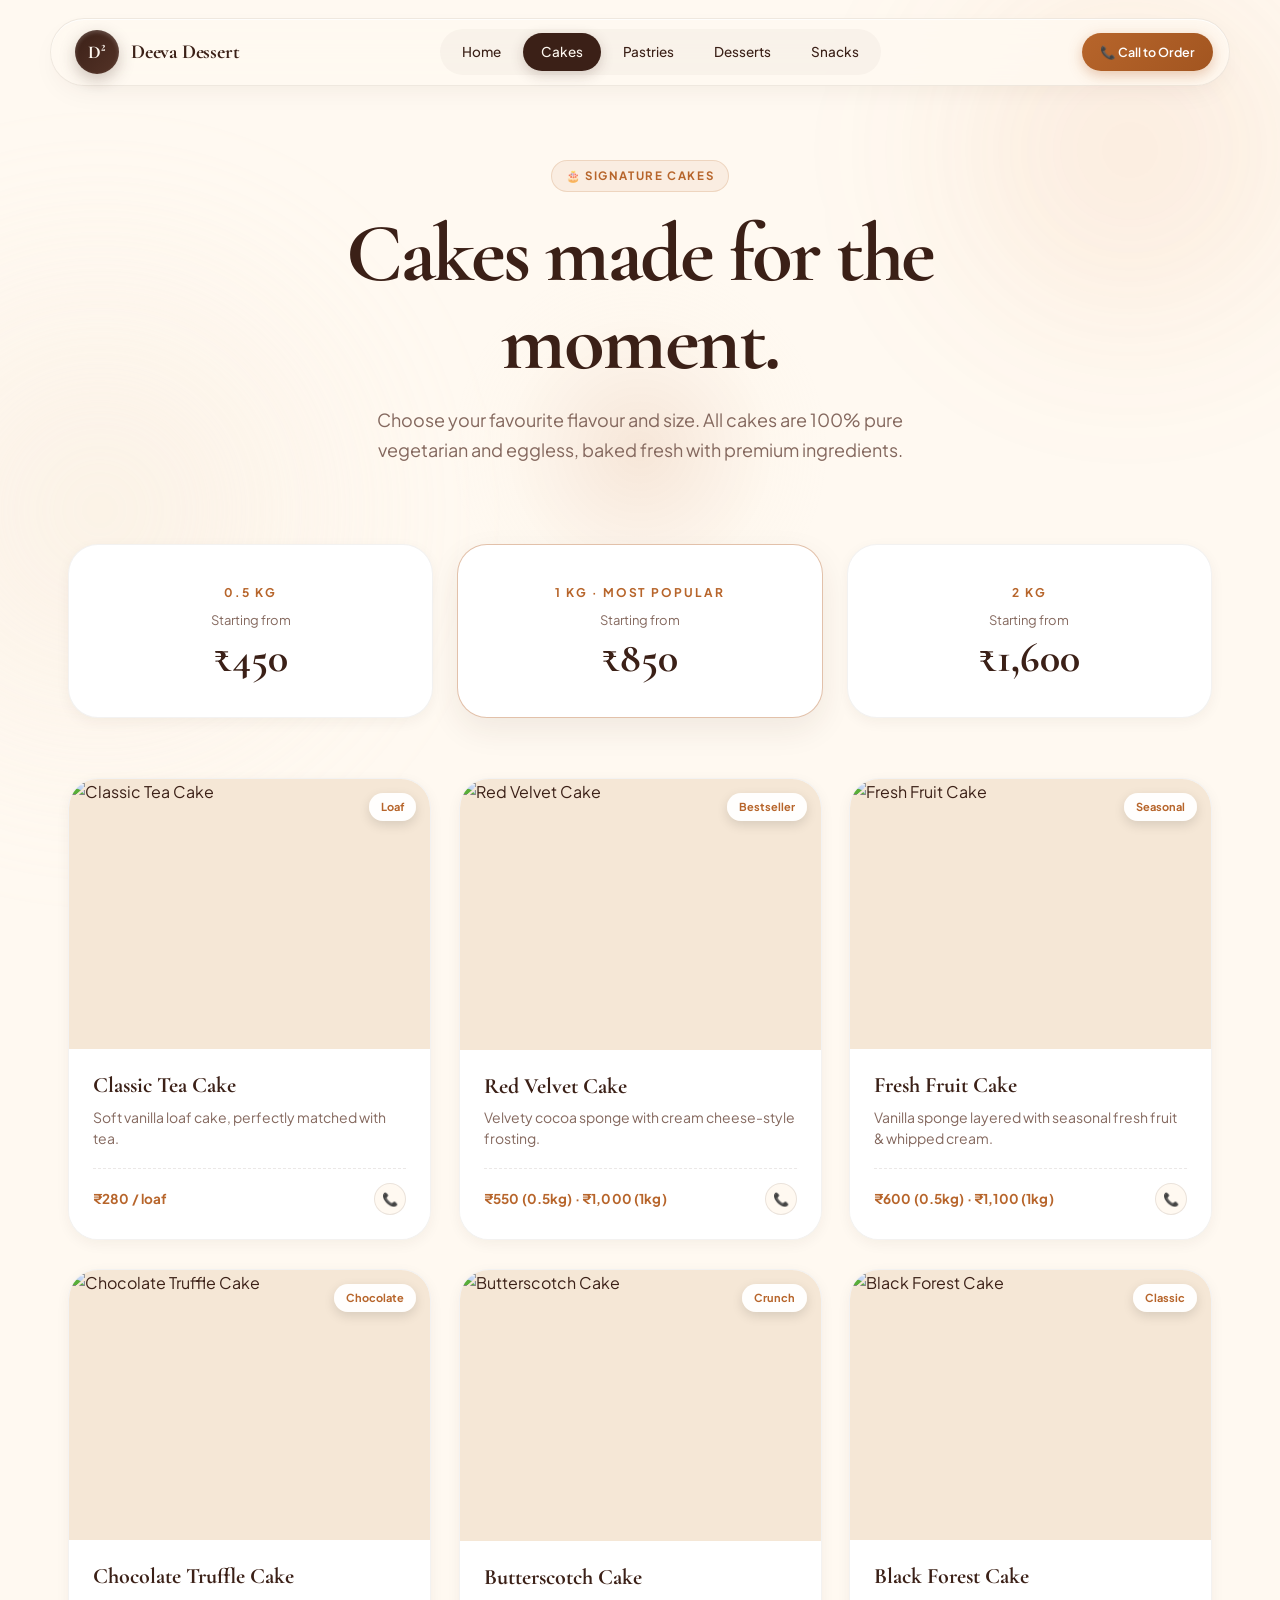
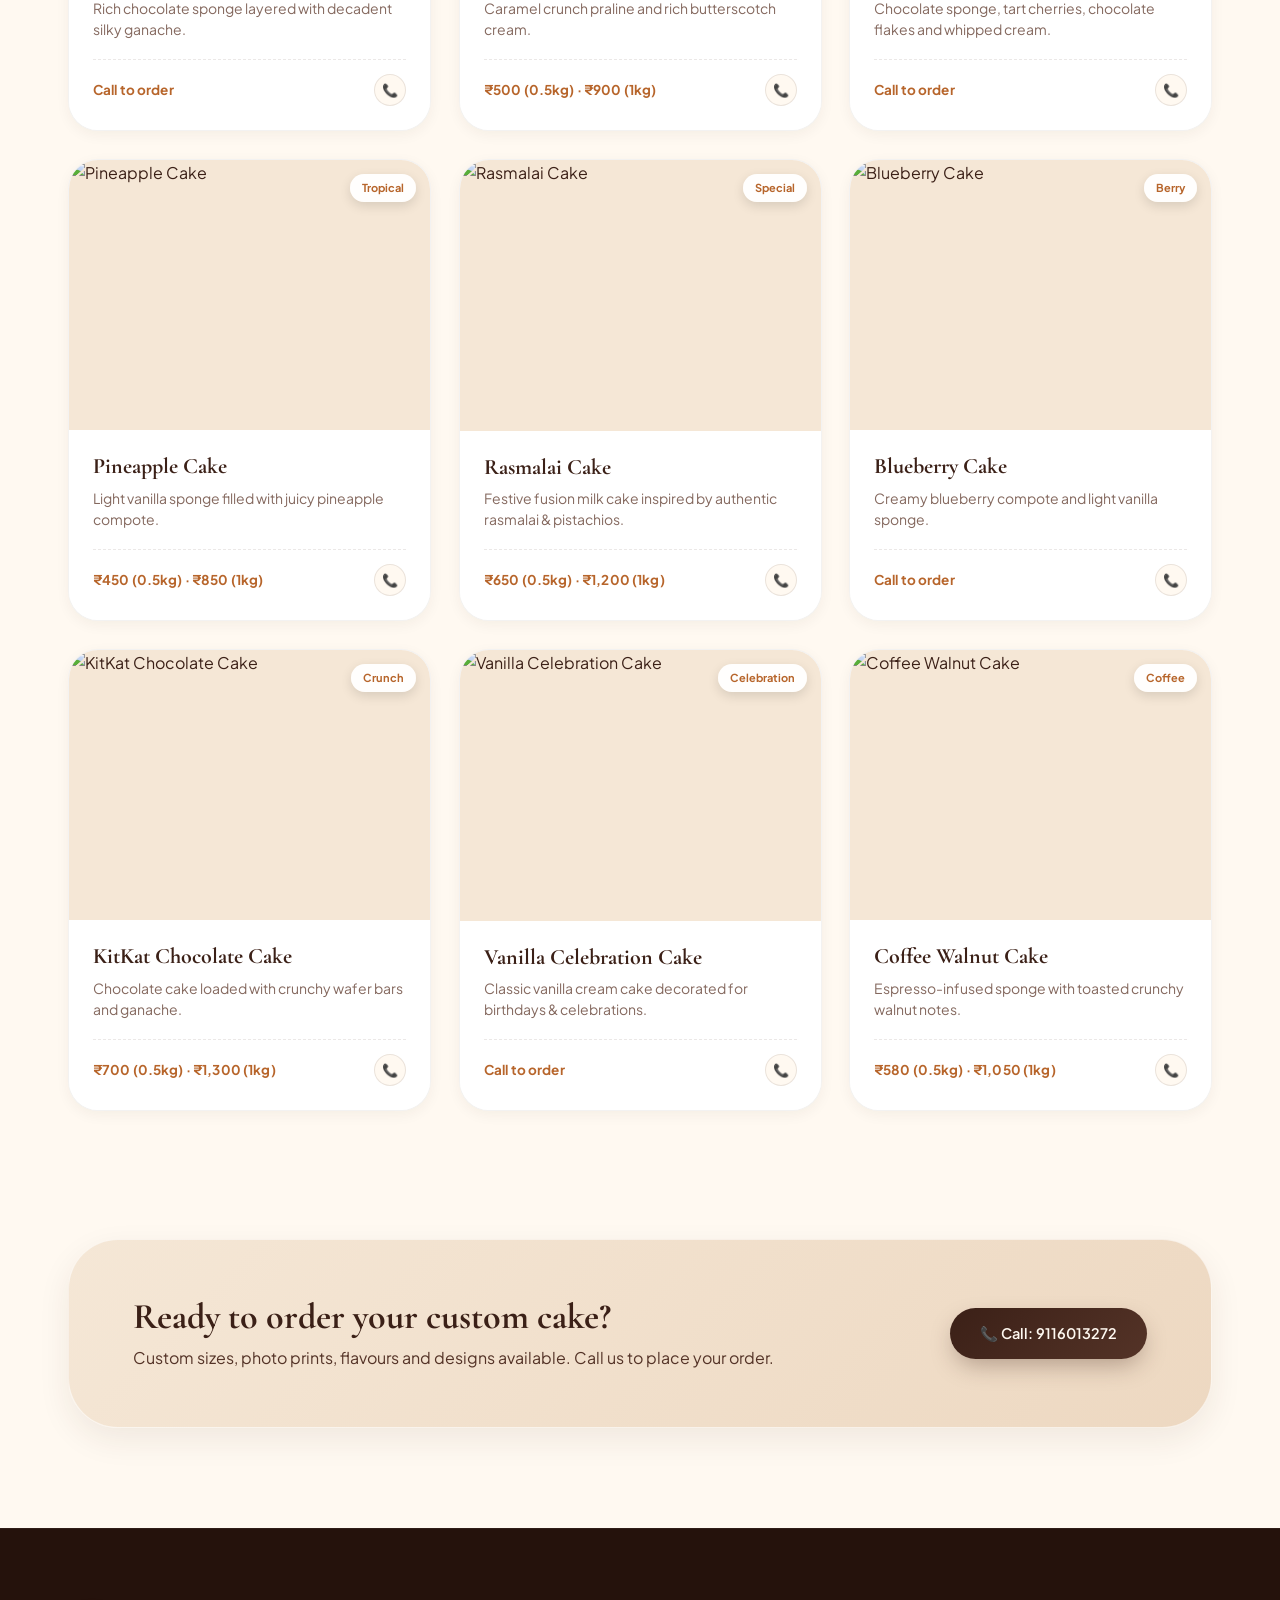
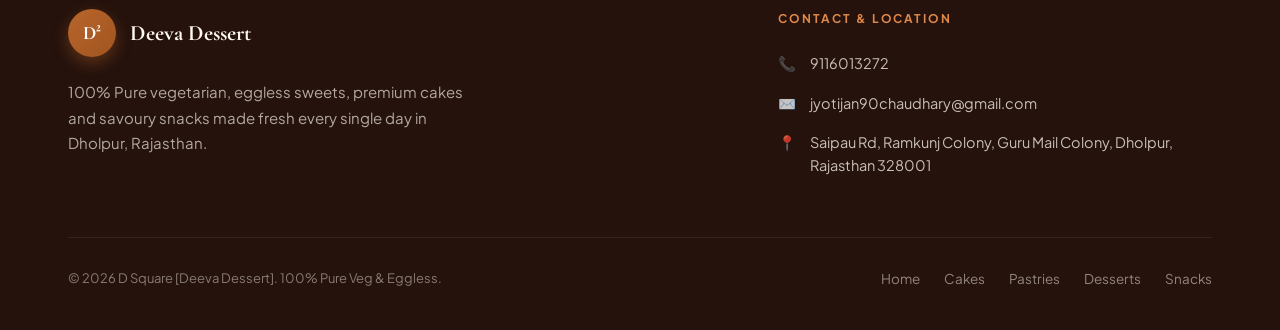
==== commit d0174d79: "fix" ====
--- a/cakes.html
+++ b/cakes.html
@@ -5,6 +5,7 @@
   <meta charset="UTF-8">
   <meta name="viewport" content="width=device-width, initial-scale=1.0">
   <title>Cakes — D² Deeva Dessert</title>
+  <link rel="icon" href="favicon.jpg" type="image/jpeg">
   <meta name="description"
     content="Choose your favourite cake flavour and size. All cakes are pure vegetarian and eggless. Custom orders welcome.">
   <link rel="stylesheet" href="styles.css">
@@ -23,7 +24,6 @@
         <div class="nav-logo-badge">D²</div>
         <div>
           <div class="nav-logo-text">Deeva Dessert</div>
-          <div class="nav-logo-sub">Pure Veg · Eggless</div>
         </div>
       </a>
       <div class="nav-links">
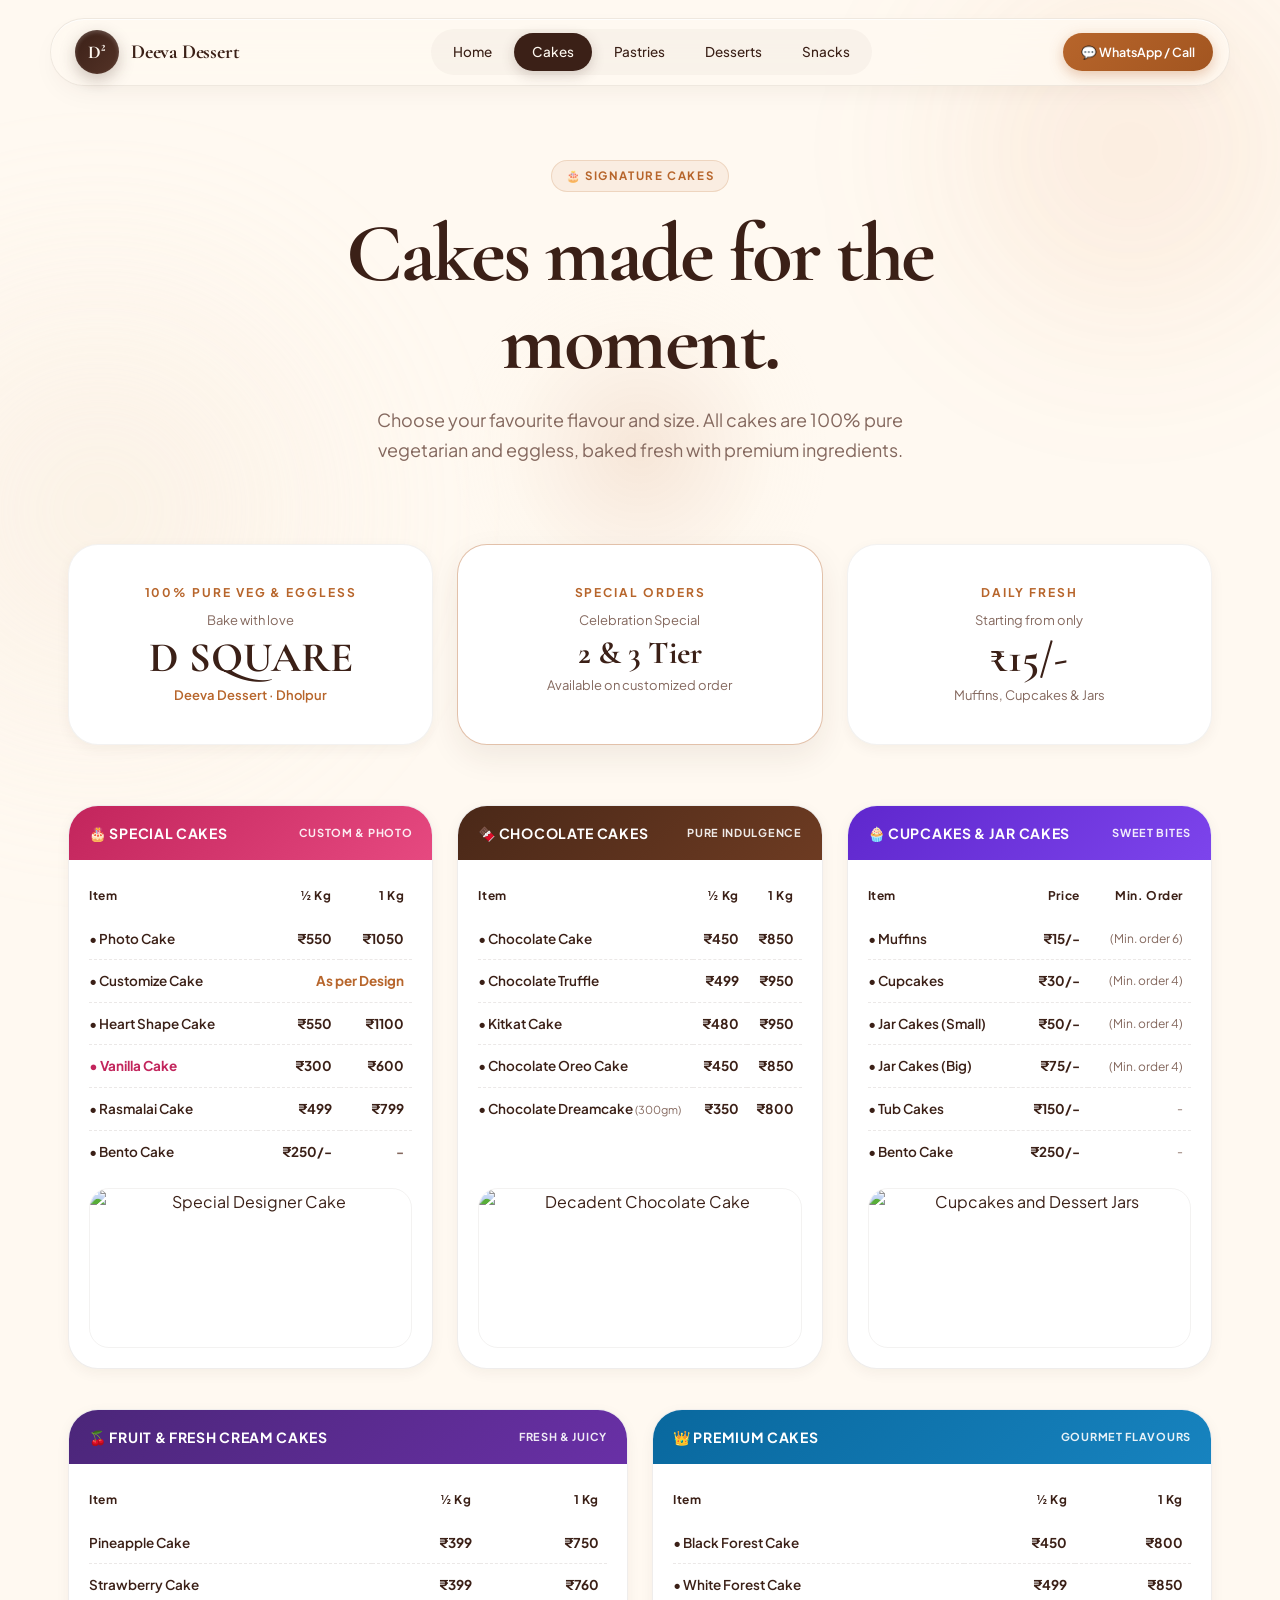
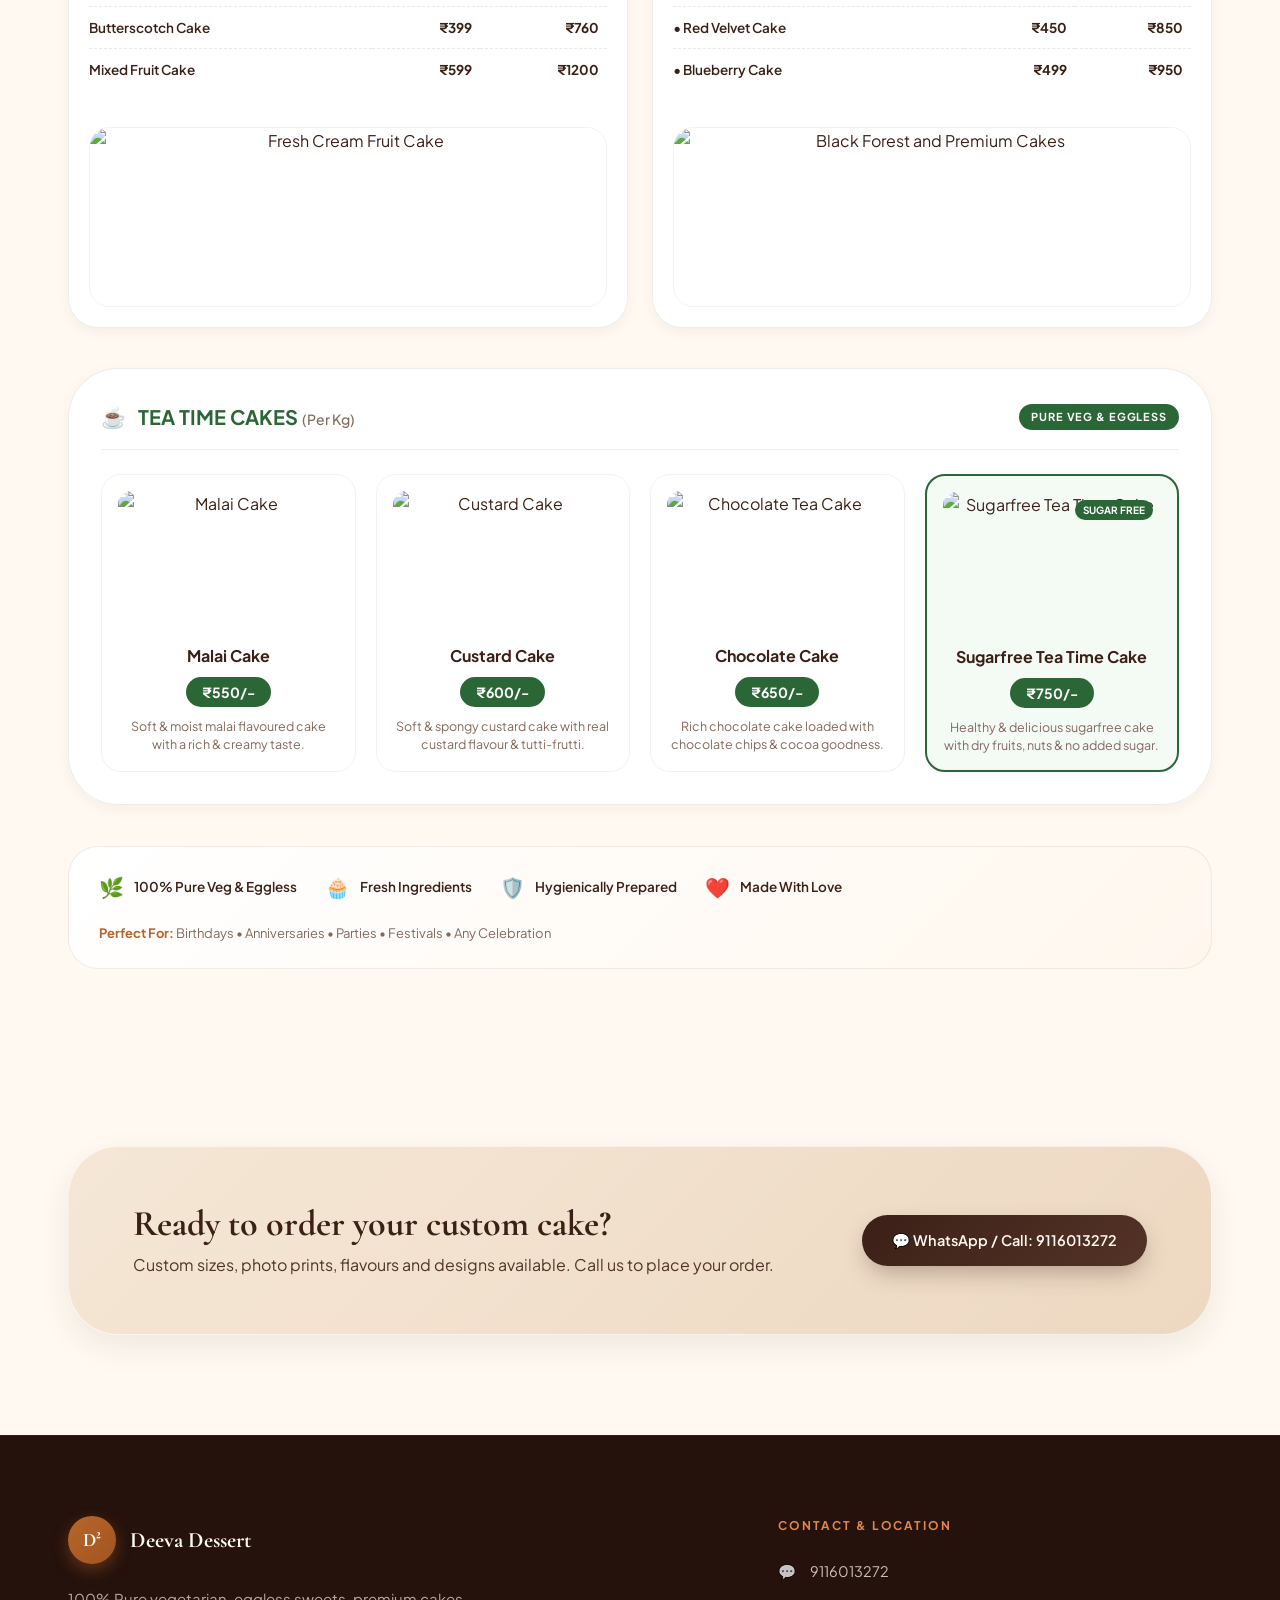
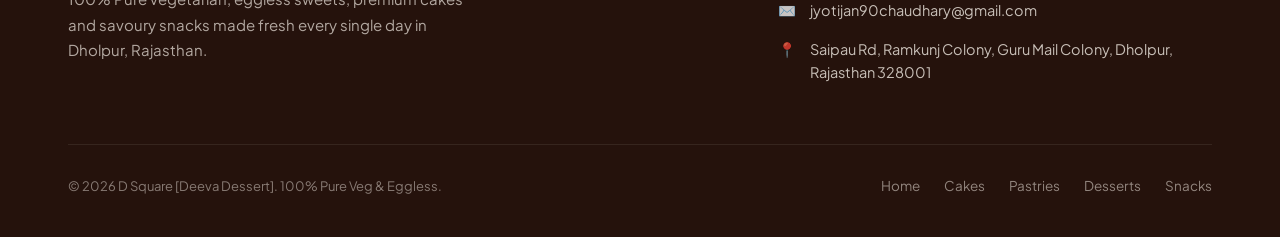
==== commit 1c35464f: "fixes" ====
--- a/cakes.html
+++ b/cakes.html
@@ -34,7 +34,7 @@
         <a href="snacks.html">Snacks</a>
       </div>
       <div class="nav-right-actions">
-        <a href="tel:9116013272" class="nav-btn-call">📞 Call to Order</a>
+        <a href="https://wa.me/919116013272" target="_blank" rel="noopener noreferrer" class="nav-btn-call">💬 WhatsApp / Call</a>
         <button class="nav-mobile-toggle" id="mobileToggle" aria-label="Toggle menu">
           <span></span><span></span><span></span>
         </button>
@@ -49,7 +49,7 @@
     <a href="pastries.html">Pastries</a>
     <a href="desserts.html">Desserts</a>
     <a href="snacks.html">Snacks</a>
-    <a href="tel:9116013272" style="color: var(--accent); font-weight: 700;">📞 Call: 9116013272</a>
+    <a href="https://wa.me/919116013272" target="_blank" rel="noopener noreferrer" style="color: var(--accent); font-weight: 700;">💬 WhatsApp: 9116013272</a>
   </div>
 
   <!-- ═══ PAGE HERO ═══ -->
@@ -61,225 +61,371 @@
         premium ingredients.</p>
     </div>
 
-    <!-- Starting Prices 3D Cards -->
+    <!-- Starting Highlights Row -->
     <div class="pricing-row reveal">
       <div class="pricing-card">
-        <div class="size">0.5 KG</div>
-        <div class="from">Starting from</div>
-        <div class="price-value">₹450</div>
+        <div class="size">100% Pure Veg &amp; Eggless</div>
+        <div class="from">Bake with love</div>
+        <div class="price-value">D SQUARE</div>
+        <div style="font-size: 13px; color: var(--accent); margin-top: 6px; font-weight: 600;">Deeva Dessert · Dholpur</div>
       </div>
       <div class="pricing-card" style="border-color: rgba(183, 101, 43, 0.4); box-shadow: var(--shadow-md);">
-        <div class="size" style="color: var(--accent);">1 KG · Most Popular</div>
-        <div class="from">Starting from</div>
-        <div class="price-value">₹850</div>
+        <div class="size" style="color: var(--accent);">Special Orders</div>
+        <div class="from">Celebration Special</div>
+        <div class="price-value" style="font-size: 32px;">2 &amp; 3 Tier</div>
+        <div style="font-size: 13px; color: var(--text-muted); margin-top: 6px;">Available on customized order</div>
       </div>
       <div class="pricing-card">
-        <div class="size">2 KG</div>
-        <div class="from">Starting from</div>
-        <div class="price-value">₹1,600</div>
+        <div class="size">Daily Fresh</div>
+        <div class="from">Starting from only</div>
+        <div class="price-value">₹15/-</div>
+        <div style="font-size: 13px; color: var(--text-muted); margin-top: 6px;">Muffins, Cupcakes &amp; Jars</div>
       </div>
     </div>
   </div>
 
-  <!-- ═══ PRODUCTS GRID WITH REAL PHOTOGRAPHY ═══ -->
+  <!-- ═══ AUTHENTIC MENU PAMPHLET SECTIONS ═══ -->
   <section class="section-padding" style="padding-top: 0;">
     <div class="container">
-      <div class="product-grid">
-
-        <div class="product-card reveal reveal-delay-1">
-          <div class="product-card-img-wrap">
-            <img src="https://images.unsplash.com/photo-1519869325930-281384150729?auto=format&fit=crop&w=600&q=80"
-              alt="Classic Tea Cake" class="product-card-photo">
-            <span class="product-badge">Loaf</span>
-          </div>
-          <div class="product-card-body">
-            <div class="product-card-name">Classic Tea Cake</div>
-            <div class="product-card-desc">Soft vanilla loaf cake, perfectly matched with tea.</div>
-            <div class="product-card-footer">
-              <div class="product-card-price">₹280 / loaf</div>
-              <a href="tel:9116013272" class="product-order-mini" title="Order">📞</a>
-            </div>
-          </div>
-        </div>
-
-        <div class="product-card reveal reveal-delay-2">
-          <div class="product-card-img-wrap">
-            <img src="https://images.unsplash.com/photo-1586788680434-30d324b2d46f?auto=format&fit=crop&w=600&q=80"
-              alt="Red Velvet Cake" class="product-card-photo">
-            <span class="product-badge">Bestseller</span>
-          </div>
-          <div class="product-card-body">
-            <div class="product-card-name">Red Velvet Cake</div>
-            <div class="product-card-desc">Velvety cocoa sponge with cream cheese-style frosting.</div>
-            <div class="product-card-footer">
-              <div class="product-card-price">₹550 (0.5kg) · ₹1,000 (1kg)</div>
-              <a href="tel:9116013272" class="product-order-mini" title="Order">📞</a>
-            </div>
-          </div>
-        </div>
-
-        <div class="product-card reveal reveal-delay-3">
-          <div class="product-card-img-wrap">
-            <img src="https://images.unsplash.com/photo-1565958011703-44f9829ba187?auto=format&fit=crop&w=600&q=80"
-              alt="Fresh Fruit Cake" class="product-card-photo">
-            <span class="product-badge">Seasonal</span>
-          </div>
-          <div class="product-card-body">
-            <div class="product-card-name">Fresh Fruit Cake</div>
-            <div class="product-card-desc">Vanilla sponge layered with seasonal fresh fruit &amp; whipped cream.</div>
-            <div class="product-card-footer">
-              <div class="product-card-price">₹600 (0.5kg) · ₹1,100 (1kg)</div>
-              <a href="tel:9116013272" class="product-order-mini" title="Order">📞</a>
-            </div>
-          </div>
-        </div>
-
-        <div class="product-card reveal reveal-delay-4">
-          <div class="product-card-img-wrap">
-            <img src="https://images.unsplash.com/photo-1606313564200-e75d5e30476c?auto=format&fit=crop&w=600&q=80"
-              alt="Chocolate Truffle Cake" class="product-card-photo">
-            <span class="product-badge">Chocolate</span>
-          </div>
-          <div class="product-card-body">
-            <div class="product-card-name">Chocolate Truffle Cake</div>
-            <div class="product-card-desc">Rich chocolate sponge layered with decadent silky ganache.</div>
-            <div class="product-card-footer">
-              <div class="product-card-price">Call to order</div>
-              <a href="tel:9116013272" class="product-order-mini" title="Order">📞</a>
-            </div>
-          </div>
-        </div>
-
-        <div class="product-card reveal reveal-delay-1">
-          <div class="product-card-img-wrap">
-            <img src="https://images.unsplash.com/photo-1578985545062-69928b1d9587?auto=format&fit=crop&w=600&q=80"
-              alt="Butterscotch Cake" class="product-card-photo">
-            <span class="product-badge">Crunch</span>
-          </div>
-          <div class="product-card-body">
-            <div class="product-card-name">Butterscotch Cake</div>
-            <div class="product-card-desc">Caramel crunch praline and rich butterscotch cream.</div>
-            <div class="product-card-footer">
-              <div class="product-card-price">₹500 (0.5kg) · ₹900 (1kg)</div>
-              <a href="tel:9116013272" class="product-order-mini" title="Order">📞</a>
-            </div>
-          </div>
-        </div>
-
-        <div class="product-card reveal reveal-delay-2">
-          <div class="product-card-img-wrap">
-            <img src="https://images.unsplash.com/photo-1606890737304-57a1ca8a5b62?auto=format&fit=crop&w=600&q=80"
-              alt="Black Forest Cake" class="product-card-photo">
-            <span class="product-badge">Classic</span>
-          </div>
-          <div class="product-card-body">
-            <div class="product-card-name">Black Forest Cake</div>
-            <div class="product-card-desc">Chocolate sponge, tart cherries, chocolate flakes and whipped cream.</div>
-            <div class="product-card-footer">
-              <div class="product-card-price">Call to order</div>
-              <a href="tel:9116013272" class="product-order-mini" title="Order">📞</a>
-            </div>
-          </div>
-        </div>
-
-        <div class="product-card reveal reveal-delay-3">
-          <div class="product-card-img-wrap">
-            <img src="https://images.unsplash.com/photo-1535141192574-5d4897c13136?auto=format&fit=crop&w=600&q=80"
-              alt="Pineapple Cake" class="product-card-photo">
-            <span class="product-badge">Tropical</span>
-          </div>
-          <div class="product-card-body">
-            <div class="product-card-name">Pineapple Cake</div>
-            <div class="product-card-desc">Light vanilla sponge filled with juicy pineapple compote.</div>
-            <div class="product-card-footer">
-              <div class="product-card-price">₹450 (0.5kg) · ₹850 (1kg)</div>
-              <a href="tel:9116013272" class="product-order-mini" title="Order">📞</a>
-            </div>
-          </div>
-        </div>
-
-        <div class="product-card reveal reveal-delay-4">
-          <div class="product-card-img-wrap">
-            <img src="https://images.unsplash.com/photo-1541781774459-bb2af2f05b55?auto=format&fit=crop&w=600&q=80"
-              alt="Rasmalai Cake" class="product-card-photo">
-            <span class="product-badge">Special</span>
-          </div>
-          <div class="product-card-body">
-            <div class="product-card-name">Rasmalai Cake</div>
-            <div class="product-card-desc">Festive fusion milk cake inspired by authentic rasmalai &amp; pistachios.
-            </div>
-            <div class="product-card-footer">
-              <div class="product-card-price">₹650 (0.5kg) · ₹1,200 (1kg)</div>
-              <a href="tel:9116013272" class="product-order-mini" title="Order">📞</a>
-            </div>
-          </div>
-        </div>
-
-        <div class="product-card reveal reveal-delay-1">
-          <div class="product-card-img-wrap">
-            <img src="https://images.unsplash.com/photo-1588195538326-c5b1e9f80a1b?auto=format&fit=crop&w=600&q=80"
-              alt="Blueberry Cake" class="product-card-photo">
-            <span class="product-badge">Berry</span>
-          </div>
-          <div class="product-card-body">
-            <div class="product-card-name">Blueberry Cake</div>
-            <div class="product-card-desc">Creamy blueberry compote and light vanilla sponge.</div>
-            <div class="product-card-footer">
-              <div class="product-card-price">Call to order</div>
-              <a href="tel:9116013272" class="product-order-mini" title="Order">📞</a>
-            </div>
-          </div>
-        </div>
-
-        <div class="product-card reveal reveal-delay-2">
-          <div class="product-card-img-wrap">
-            <img src="https://images.unsplash.com/photo-1542826438-bd32f43d626f?auto=format&fit=crop&w=600&q=80"
-              alt="KitKat Chocolate Cake" class="product-card-photo">
-            <span class="product-badge">Crunch</span>
-          </div>
-          <div class="product-card-body">
-            <div class="product-card-name">KitKat Chocolate Cake</div>
-            <div class="product-card-desc">Chocolate cake loaded with crunchy wafer bars and ganache.</div>
-            <div class="product-card-footer">
-              <div class="product-card-price">₹700 (0.5kg) · ₹1,300 (1kg)</div>
-              <a href="tel:9116013272" class="product-order-mini" title="Order">📞</a>
-            </div>
-          </div>
-        </div>
-
-        <div class="product-card reveal reveal-delay-3">
-          <div class="product-card-img-wrap">
-            <img src="https://images.unsplash.com/photo-1535141192574-5d4897c13136?auto=format&fit=crop&w=600&q=80"
-              alt="Vanilla Celebration Cake" class="product-card-photo">
-            <span class="product-badge">Celebration</span>
-          </div>
-          <div class="product-card-body">
-            <div class="product-card-name">Vanilla Celebration Cake</div>
-            <div class="product-card-desc">Classic vanilla cream cake decorated for birthdays &amp; celebrations.</div>
-            <div class="product-card-footer">
-              <div class="product-card-price">Call to order</div>
-              <a href="tel:9116013272" class="product-order-mini" title="Order">📞</a>
-            </div>
-          </div>
-        </div>
-
-        <div class="product-card reveal reveal-delay-4">
-          <div class="product-card-img-wrap">
-            <img src="https://images.unsplash.com/photo-1509440159596-0249088772ff?auto=format&fit=crop&w=600&q=80"
-              alt="Coffee Walnut Cake" class="product-card-photo">
-            <span class="product-badge">Coffee</span>
-          </div>
-          <div class="product-card-body">
-            <div class="product-card-name">Coffee Walnut Cake</div>
-            <div class="product-card-desc">Espresso-infused sponge with toasted crunchy walnut notes.</div>
-            <div class="product-card-footer">
-              <div class="product-card-price">₹580 (0.5kg) · ₹1,050 (1kg)</div>
-              <a href="tel:9116013272" class="product-order-mini" title="Order">📞</a>
-            </div>
-          </div>
-        </div>
-
-      </div>
+
+      <!-- ROW 1: Special Cakes, Chocolate Cakes, Cupcakes & Jar Cakes -->
+      <div class="menu-pamphlet-grid reveal">
+
+        <!-- 1. SPECIAL CAKES -->
+        <div class="menu-category-card">
+          <div class="menu-category-header special">
+            <span>🎂 Special Cakes</span>
+            <span style="font-size: 11px; opacity: 0.9;">Custom &amp; Photo</span>
+          </div>
+          <div class="menu-category-body">
+            <div class="menu-table-wrap">
+              <table class="menu-price-table">
+                <thead>
+                  <tr>
+                    <th>Item</th>
+                    <th>½ Kg</th>
+                    <th>1 Kg</th>
+                  </tr>
+                </thead>
+                <tbody>
+                  <tr>
+                    <td>• Photo Cake</td>
+                    <td class="price">₹550</td>
+                    <td class="price">₹1050</td>
+                  </tr>
+                  <tr>
+                    <td>• Customize Cake</td>
+                    <td class="price" colspan="2" style="text-align: right; color: var(--accent); font-weight: 700;">As per Design</td>
+                  </tr>
+                  <tr>
+                    <td>• Heart Shape Cake</td>
+                    <td class="price">₹550</td>
+                    <td class="price">₹1100</td>
+                  </tr>
+                  <tr>
+                    <td style="color: #c2255c; font-weight: 700;">• Vanilla Cake</td>
+                    <td class="price">₹300</td>
+                    <td class="price">₹600</td>
+                  </tr>
+                  <tr>
+                    <td>• Rasmalai Cake</td>
+                    <td class="price">₹499</td>
+                    <td class="price">₹799</td>
+                  </tr>
+                  <tr>
+                    <td>• Bento Cake</td>
+                    <td class="price">₹250/-</td>
+                    <td class="price" style="color: var(--text-muted);">-</td>
+                  </tr>
+                </tbody>
+              </table>
+            </div>
+            <div class="menu-category-visual">
+              <img src="https://images.unsplash.com/photo-1578985545062-69928b1d9587?auto=format&fit=crop&w=600&q=80" alt="Special Designer Cake">
+            </div>
+          </div>
+        </div>
+
+        <!-- 2. CHOCOLATE CAKES -->
+        <div class="menu-category-card">
+          <div class="menu-category-header chocolate">
+            <span>🍫 Chocolate Cakes</span>
+            <span style="font-size: 11px; opacity: 0.9;">Pure Indulgence</span>
+          </div>
+          <div class="menu-category-body">
+            <div class="menu-table-wrap">
+              <table class="menu-price-table">
+                <thead>
+                  <tr>
+                    <th>Item</th>
+                    <th>½ Kg</th>
+                    <th>1 Kg</th>
+                  </tr>
+                </thead>
+                <tbody>
+                  <tr>
+                    <td>• Chocolate Cake</td>
+                    <td class="price">₹450</td>
+                    <td class="price">₹850</td>
+                  </tr>
+                  <tr>
+                    <td>• Chocolate Truffle</td>
+                    <td class="price">₹499</td>
+                    <td class="price">₹950</td>
+                  </tr>
+                  <tr>
+                    <td>• Kitkat Cake</td>
+                    <td class="price">₹480</td>
+                    <td class="price">₹950</td>
+                  </tr>
+                  <tr>
+                    <td>• Chocolate Oreo Cake</td>
+                    <td class="price">₹450</td>
+                    <td class="price">₹850</td>
+                  </tr>
+                  <tr>
+                    <td>• Chocolate Dreamcake <span style="font-size: 11px; font-weight: normal; color: var(--text-muted);">(300gm)</span></td>
+                    <td class="price">₹350</td>
+                    <td class="price">₹800</td>
+                  </tr>
+                </tbody>
+              </table>
+            </div>
+            <div class="menu-category-visual">
+              <img src="https://images.unsplash.com/photo-1606313564200-e75d5e30476c?auto=format&fit=crop&w=600&q=80" alt="Decadent Chocolate Cake">
+            </div>
+          </div>
+        </div>
+
+        <!-- 3. CUPCAKES & JAR CAKES -->
+        <div class="menu-category-card">
+          <div class="menu-category-header cupcakes">
+            <span>🧁 Cupcakes &amp; Jar Cakes</span>
+            <span style="font-size: 11px; opacity: 0.9;">Sweet Bites</span>
+          </div>
+          <div class="menu-category-body">
+            <div class="menu-table-wrap">
+              <table class="menu-price-table">
+                <thead>
+                  <tr>
+                    <th>Item</th>
+                    <th style="text-align: right;">Price</th>
+                    <th style="text-align: right;">Min. Order</th>
+                  </tr>
+                </thead>
+                <tbody>
+                  <tr>
+                    <td>• Muffins</td>
+                    <td class="price">₹15/-</td>
+                    <td style="text-align: right; font-size: 12px; color: var(--text-muted);">(Min. order 6)</td>
+                  </tr>
+                  <tr>
+                    <td>• Cupcakes</td>
+                    <td class="price">₹30/-</td>
+                    <td style="text-align: right; font-size: 12px; color: var(--text-muted);">(Min. order 4)</td>
+                  </tr>
+                  <tr>
+                    <td>• Jar Cakes (Small)</td>
+                    <td class="price">₹50/-</td>
+                    <td style="text-align: right; font-size: 12px; color: var(--text-muted);">(Min. order 4)</td>
+                  </tr>
+                  <tr>
+                    <td>• Jar Cakes (Big)</td>
+                    <td class="price">₹75/-</td>
+                    <td style="text-align: right; font-size: 12px; color: var(--text-muted);">(Min. order 4)</td>
+                  </tr>
+                  <tr>
+                    <td>• Tub Cakes</td>
+                    <td class="price">₹150/-</td>
+                    <td style="text-align: right; font-size: 12px; color: var(--text-muted);">-</td>
+                  </tr>
+                  <tr>
+                    <td>• Bento Cake</td>
+                    <td class="price">₹250/-</td>
+                    <td style="text-align: right; font-size: 12px; color: var(--text-muted);">-</td>
+                  </tr>
+                </tbody>
+              </table>
+            </div>
+            <div class="menu-category-visual">
+              <img src="https://images.unsplash.com/photo-1587668178277-295251f900ce?auto=format&fit=crop&w=600&q=80" alt="Cupcakes and Dessert Jars">
+            </div>
+          </div>
+        </div>
+
+      </div>
+
+      <!-- ROW 2: Fruit & Fresh Cream Cakes + Premium Cakes (2-column layout matching menu) -->
+      <div style="display: grid; grid-template-columns: repeat(2, 1fr); gap: 24px; margin-bottom: 40px;" class="reveal">
+
+        <!-- 4. FRUIT & FRESH CREAM CAKES -->
+        <div class="menu-category-card">
+          <div class="menu-category-header fruit">
+            <span>🍒 Fruit &amp; Fresh Cream Cakes</span>
+            <span style="font-size: 11px; opacity: 0.9;">Fresh &amp; Juicy</span>
+          </div>
+          <div class="menu-category-body">
+            <div class="menu-table-wrap">
+              <table class="menu-price-table">
+                <thead>
+                  <tr>
+                    <th>Item</th>
+                    <th>½ Kg</th>
+                    <th>1 Kg</th>
+                  </tr>
+                </thead>
+                <tbody>
+                  <tr>
+                    <td>Pineapple Cake</td>
+                    <td class="price">₹399</td>
+                    <td class="price">₹750</td>
+                  </tr>
+                  <tr>
+                    <td>Strawberry Cake</td>
+                    <td class="price">₹399</td>
+                    <td class="price">₹760</td>
+                  </tr>
+                  <tr>
+                    <td>Butterscotch Cake</td>
+                    <td class="price">₹399</td>
+                    <td class="price">₹760</td>
+                  </tr>
+                  <tr>
+                    <td>Mixed Fruit Cake</td>
+                    <td class="price">₹599</td>
+                    <td class="price">₹1200</td>
+                  </tr>
+                </tbody>
+              </table>
+            </div>
+            <div class="menu-category-visual" style="margin-top: 20px;">
+              <img src="https://images.unsplash.com/photo-1565958011703-44f9829ba187?auto=format&fit=crop&w=600&q=80" alt="Fresh Cream Fruit Cake" style="height: 180px;">
+            </div>
+          </div>
+        </div>
+
+        <!-- 5. PREMIUM CAKES -->
+        <div class="menu-category-card">
+          <div class="menu-category-header premium">
+            <span>👑 Premium Cakes</span>
+            <span style="font-size: 11px; opacity: 0.9;">Gourmet Flavours</span>
+          </div>
+          <div class="menu-category-body">
+            <div class="menu-table-wrap">
+              <table class="menu-price-table">
+                <thead>
+                  <tr>
+                    <th>Item</th>
+                    <th>½ Kg</th>
+                    <th>1 Kg</th>
+                  </tr>
+                </thead>
+                <tbody>
+                  <tr>
+                    <td>• Black Forest Cake</td>
+                    <td class="price">₹450</td>
+                    <td class="price">₹800</td>
+                  </tr>
+                  <tr>
+                    <td>• White Forest Cake</td>
+                    <td class="price">₹499</td>
+                    <td class="price">₹850</td>
+                  </tr>
+                  <tr>
+                    <td>• Red Velvet Cake</td>
+                    <td class="price">₹450</td>
+                    <td class="price">₹850</td>
+                  </tr>
+                  <tr>
+                    <td>• Blueberry Cake</td>
+                    <td class="price">₹499</td>
+                    <td class="price">₹950</td>
+                  </tr>
+                </tbody>
+              </table>
+            </div>
+            <div class="menu-category-visual" style="margin-top: 20px;">
+              <img src="https://images.unsplash.com/photo-1606890737304-57a1ca8a5b62?auto=format&fit=crop&w=600&q=80" alt="Black Forest and Premium Cakes" style="height: 180px;">
+            </div>
+          </div>
+        </div>
+
+      </div>
+
+      <!-- 6. TEA TIME CAKES (PER KG) - SPECIAL DEDICATED SHOWCASE -->
+      <div class="teatime-section reveal">
+        <div class="teatime-header">
+          <div class="teatime-title">
+            <span>☕</span>
+            <span>TEA TIME CAKES <span style="font-size: 14px; color: var(--text-muted); font-weight: 500;">(Per Kg)</span></span>
+          </div>
+          <span class="sugar-free-badge">Pure Veg &amp; Eggless</span>
+        </div>
+        <div class="teatime-grid">
+
+          <!-- Malai Cake -->
+          <div class="teatime-card">
+            <img src="https://images.unsplash.com/photo-1509440159596-0249088772ff?auto=format&fit=crop&w=500&q=80" alt="Malai Cake">
+            <h4>Malai Cake</h4>
+            <div class="price-pill">₹550/-</div>
+            <p>Soft &amp; moist malai flavoured cake with a rich &amp; creamy taste.</p>
+          </div>
+
+          <!-- Custard Cake -->
+          <div class="teatime-card">
+            <img src="https://images.unsplash.com/photo-1519869325930-281384150729?auto=format&fit=crop&w=500&q=80" alt="Custard Cake">
+            <h4>Custard Cake</h4>
+            <div class="price-pill">₹600/-</div>
+            <p>Soft &amp; spongy custard cake with real custard flavour &amp; tutti-frutti.</p>
+          </div>
+
+          <!-- Chocolate Cake -->
+          <div class="teatime-card">
+            <img src="https://images.unsplash.com/photo-1578985545062-69928b1d9587?auto=format&fit=crop&w=500&q=80" alt="Chocolate Tea Cake">
+            <h4>Chocolate Cake</h4>
+            <div class="price-pill">₹650/-</div>
+            <p>Rich chocolate cake loaded with chocolate chips &amp; cocoa goodness.</p>
+          </div>
+
+          <!-- Sugarfree Tea Time Cake -->
+          <div class="teatime-card" style="border: 2px solid #2b6736; background: #f4faf4;">
+            <div style="position: relative;">
+              <img src="https://images.unsplash.com/photo-1549576490-b0b4831ef60a?auto=format&fit=crop&w=500&q=80" alt="Sugarfree Tea Time Cake">
+              <span style="position: absolute; top: 8px; right: 8px; background: #2b6736; color: #fff; font-size: 10px; font-weight: 700; padding: 2px 8px; border-radius: 999px;">SUGAR FREE</span>
+            </div>
+            <h4>Sugarfree Tea Time Cake</h4>
+            <div class="price-pill">₹750/-</div>
+            <p>Healthy &amp; delicious sugarfree cake with dry fruits, nuts &amp; no added sugar.</p>
+          </div>
+
+        </div>
+      </div>
+
+      <!-- HIGHLIGHTS & OCCASIONS BAR -->
+      <div class="menu-highlights-bar reveal">
+        <div class="highlight-items">
+          <div class="highlight-item">
+            <span class="icon">🌿</span>
+            <span>100% Pure Veg &amp; Eggless</span>
+          </div>
+          <div class="highlight-item">
+            <span class="icon">🧁</span>
+            <span>Fresh Ingredients</span>
+          </div>
+          <div class="highlight-item">
+            <span class="icon">🛡️</span>
+            <span>Hygienically Prepared</span>
+          </div>
+          <div class="highlight-item">
+            <span class="icon">❤️</span>
+            <span>Made With Love</span>
+          </div>
+        </div>
+        <div class="occasions-list">
+          <strong>Perfect For:</strong> Birthdays • Anniversaries • Parties • Festivals • Any Celebration
+        </div>
+      </div>
+
     </div>
   </section>
 
@@ -290,7 +436,7 @@
         <h3>Ready to order your custom cake?</h3>
         <p>Custom sizes, photo prints, flavours and designs available. Call us to place your order.</p>
       </div>
-      <a href="tel:9116013272" class="btn btn-primary">📞 Call: 9116013272</a>
+      <a href="https://wa.me/919116013272" target="_blank" rel="noopener noreferrer" class="btn btn-primary">💬 WhatsApp / Call: 9116013272</a>
     </div>
   </div>
 
@@ -312,8 +458,8 @@
           <h4>Contact &amp; Location</h4>
           <div class="footer-contact-list">
             <div class="footer-contact-item">
-              <span>📞</span>
-              <a href="tel:9116013272">9116013272</a>
+              <span>💬</span>
+              <a href="https://wa.me/919116013272" target="_blank" rel="noopener noreferrer">9116013272</a>
             </div>
             <div class="footer-contact-item">
               <span>✉️</span>
--- a/styles.css
+++ b/styles.css
@@ -1747,3 +1747,288 @@
     grid-template-columns: 1fr;
   }
 }
+
+/* =========================================================
+   AUTHENTIC MENU PAMPHLET SECTIONS & TABLES
+   ========================================================= */
+.menu-pamphlet-grid {
+  display: grid;
+  grid-template-columns: repeat(3, 1fr);
+  gap: 24px;
+  margin-bottom: 40px;
+}
+
+@media (max-width: 992px) {
+  .menu-pamphlet-grid {
+    grid-template-columns: 1fr;
+  }
+}
+
+.menu-category-card {
+  background: var(--white);
+  border-radius: var(--radius-lg);
+  border: 1px solid rgba(59, 32, 23, 0.08);
+  box-shadow: var(--shadow-sm);
+  overflow: hidden;
+  display: flex;
+  flex-direction: column;
+  transition: var(--transition);
+}
+
+.menu-category-card:hover {
+  transform: translateY(-4px);
+  box-shadow: var(--shadow-md);
+  border-color: rgba(183, 101, 43, 0.3);
+}
+
+.menu-category-header {
+  padding: 16px 20px;
+  display: flex;
+  align-items: center;
+  justify-content: space-between;
+  color: #ffffff;
+  font-weight: 700;
+  letter-spacing: 0.05em;
+  font-size: 14px;
+  text-transform: uppercase;
+}
+
+.menu-category-header.special {
+  background: linear-gradient(135deg, #c2255c 0%, #e64980 100%);
+}
+
+.menu-category-header.chocolate {
+  background: linear-gradient(135deg, #4a2818 0%, #6d3b22 100%);
+}
+
+.menu-category-header.cupcakes {
+  background: linear-gradient(135deg, #5f27cd 0%, #7d44ec 100%);
+}
+
+.menu-category-header.fruit {
+  background: linear-gradient(135deg, #4b2679 0%, #6930a6 100%);
+}
+
+.menu-category-header.premium {
+  background: linear-gradient(135deg, #09689e 0%, #1783bf 100%);
+}
+
+.menu-category-header.teatime {
+  background: linear-gradient(135deg, #2b6736 0%, #3d8b4b 100%);
+}
+
+.menu-category-body {
+  padding: 20px;
+  flex-grow: 1;
+  display: flex;
+  flex-direction: column;
+}
+
+.menu-table-wrap {
+  width: 100%;
+}
+
+.menu-price-table {
+  width: 100%;
+  border-collapse: collapse;
+  font-size: 13.5px;
+}
+
+.menu-price-table th {
+  text-align: right;
+  font-weight: 700;
+  font-size: 12px;
+  padding: 6px 8px 12px;
+  color: var(--dark);
+  letter-spacing: 0.05em;
+}
+
+.menu-price-table th:first-child {
+  text-align: left;
+  padding-left: 0;
+}
+
+.menu-price-table td {
+  padding: 10px 8px;
+  border-bottom: 1px dashed rgba(59, 32, 23, 0.1);
+  color: var(--dark);
+}
+
+.menu-price-table td:first-child {
+  padding-left: 0;
+  font-weight: 600;
+}
+
+.menu-price-table td.price {
+  text-align: right;
+  font-weight: 700;
+  color: var(--chocolate);
+  white-space: nowrap;
+}
+
+.menu-price-table tr:last-child td {
+  border-bottom: none;
+}
+
+.menu-category-visual {
+  margin-top: auto;
+  padding-top: 16px;
+  text-align: center;
+}
+
+.menu-category-visual img {
+  width: 100%;
+  height: 160px;
+  object-fit: cover;
+  border-radius: var(--radius-md);
+  border: 1px solid rgba(59, 32, 23, 0.06);
+}
+
+/* Tea time cakes special showcase */
+.teatime-section {
+  background: var(--white);
+  border-radius: var(--radius-xl);
+  border: 1px solid rgba(59, 32, 23, 0.08);
+  box-shadow: var(--shadow-sm);
+  padding: 32px;
+  margin-bottom: 40px;
+}
+
+.teatime-header {
+  display: flex;
+  align-items: center;
+  justify-content: space-between;
+  border-bottom: 1px solid rgba(59, 32, 23, 0.08);
+  padding-bottom: 16px;
+  margin-bottom: 24px;
+}
+
+.teatime-title {
+  display: flex;
+  align-items: center;
+  gap: 12px;
+  font-size: 20px;
+  font-weight: 700;
+  color: #2b6736;
+}
+
+.sugar-free-badge {
+  background: #2b6736;
+  color: #fff;
+  font-size: 11px;
+  font-weight: 700;
+  letter-spacing: 0.08em;
+  padding: 4px 12px;
+  border-radius: 999px;
+  text-transform: uppercase;
+}
+
+.teatime-grid {
+  display: grid;
+  grid-template-columns: repeat(4, 1fr);
+  gap: 20px;
+}
+
+@media (max-width: 900px) {
+  .teatime-grid {
+    grid-template-columns: repeat(2, 1fr);
+  }
+}
+
+@media (max-width: 500px) {
+  .teatime-grid {
+    grid-template-columns: 1fr;
+  }
+}
+
+.teatime-card {
+  background: var(--light-cream);
+  border-radius: var(--radius-md);
+  border: 1px solid rgba(59, 32, 23, 0.06);
+  padding: 16px;
+  display: flex;
+  flex-direction: column;
+  text-align: center;
+  transition: var(--transition);
+}
+
+.teatime-card:hover {
+  transform: translateY(-4px);
+  box-shadow: var(--shadow-sm);
+}
+
+.teatime-card img {
+  width: 100%;
+  height: 140px;
+  object-fit: cover;
+  border-radius: var(--radius-sm);
+  margin-bottom: 12px;
+}
+
+.teatime-card h4 {
+  font-size: 16px;
+  font-weight: 700;
+  color: var(--dark);
+  margin-bottom: 8px;
+}
+
+.teatime-card .price-pill {
+  display: inline-block;
+  align-self: center;
+  background: #2b6736;
+  color: #fff;
+  font-weight: 700;
+  font-size: 14px;
+  padding: 4px 16px;
+  border-radius: 999px;
+  margin-bottom: 10px;
+}
+
+.teatime-card p {
+  font-size: 12.5px;
+  color: var(--text-muted);
+  line-height: 1.45;
+}
+
+/* Order highlights footer strip */
+.menu-highlights-bar {
+  background: linear-gradient(135deg, var(--white) 0%, #fff7ee 100%);
+  border: 1px solid rgba(59, 32, 23, 0.08);
+  border-radius: var(--radius-lg);
+  padding: 24px 30px;
+  display: flex;
+  align-items: center;
+  justify-content: space-between;
+  flex-wrap: wrap;
+  gap: 20px;
+  margin-bottom: 50px;
+}
+
+.highlight-items {
+  display: flex;
+  align-items: center;
+  gap: 28px;
+  flex-wrap: wrap;
+}
+
+.highlight-item {
+  display: flex;
+  align-items: center;
+  gap: 10px;
+  font-size: 13.5px;
+  font-weight: 600;
+  color: var(--dark);
+}
+
+.highlight-item span.icon {
+  font-size: 20px;
+}
+
+.occasions-list {
+  font-size: 13px;
+  color: var(--text-muted);
+}
+
+.occasions-list strong {
+  color: var(--accent);
+}
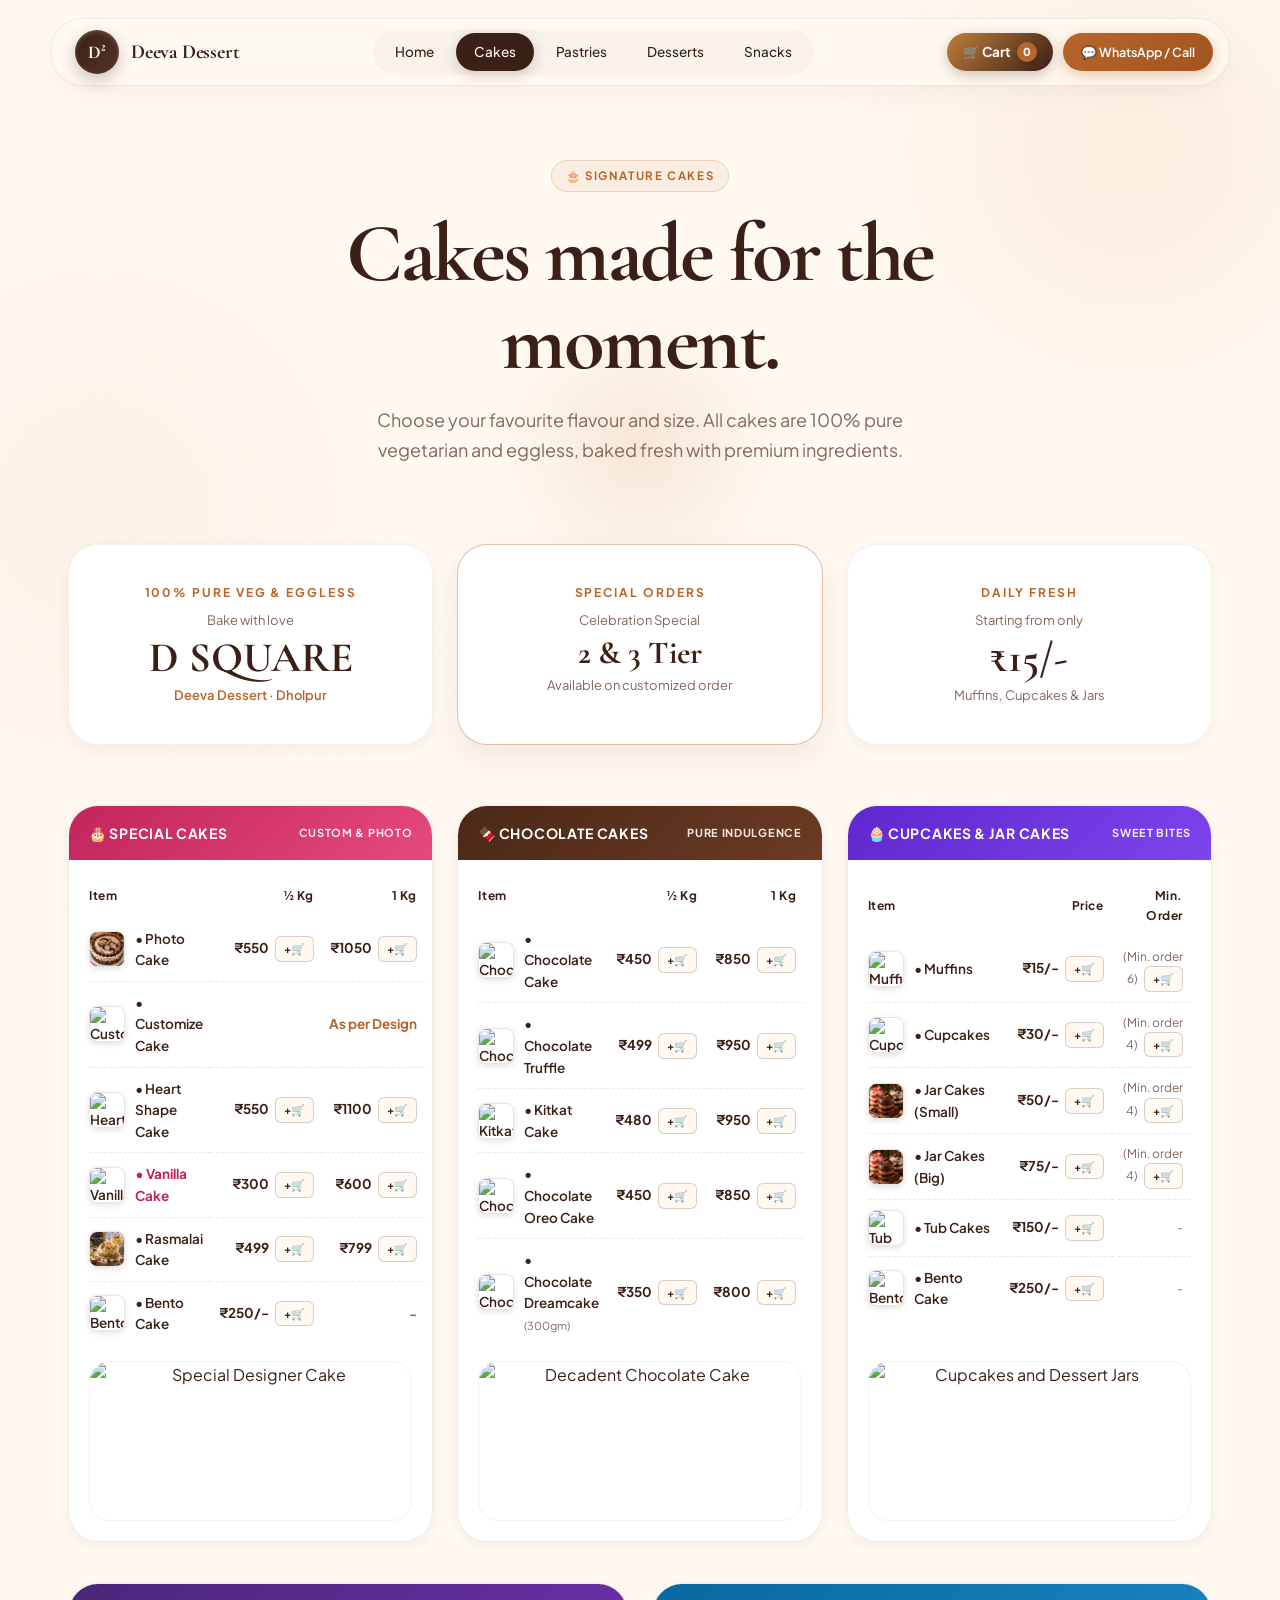
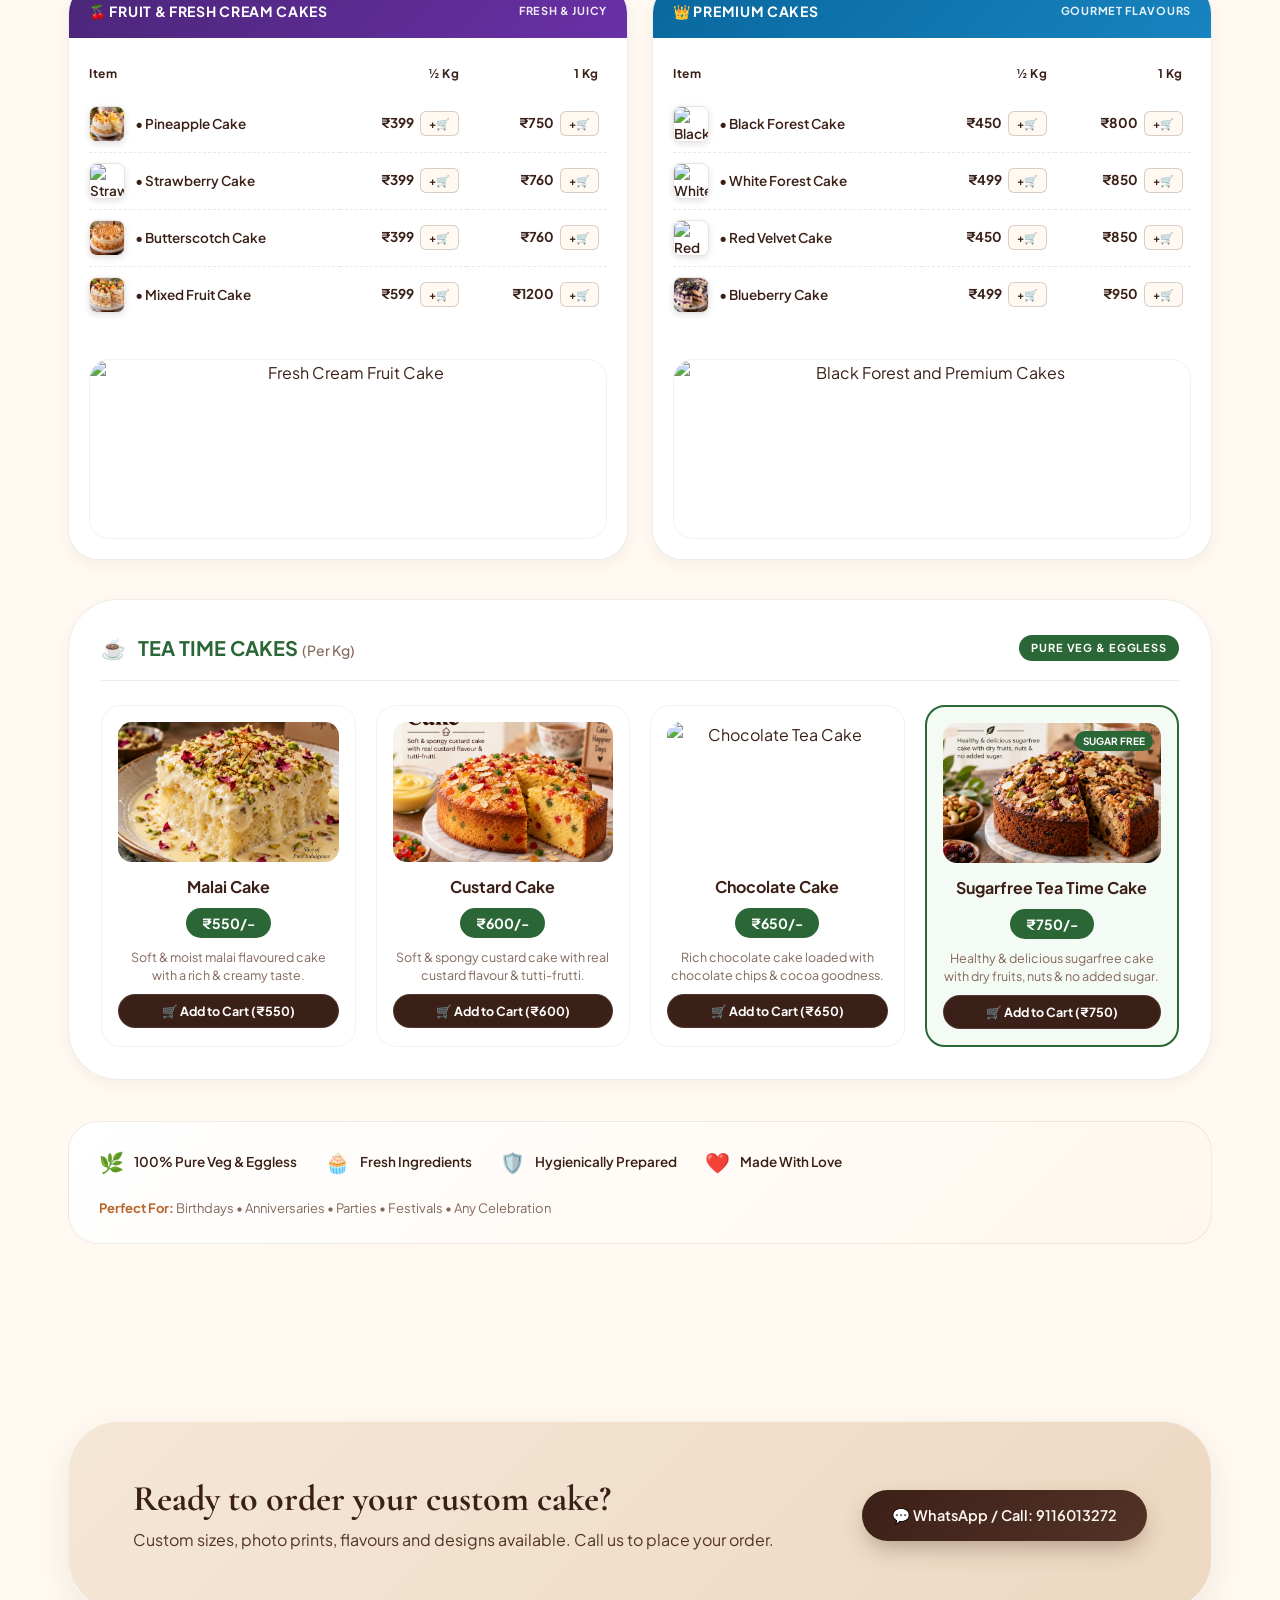
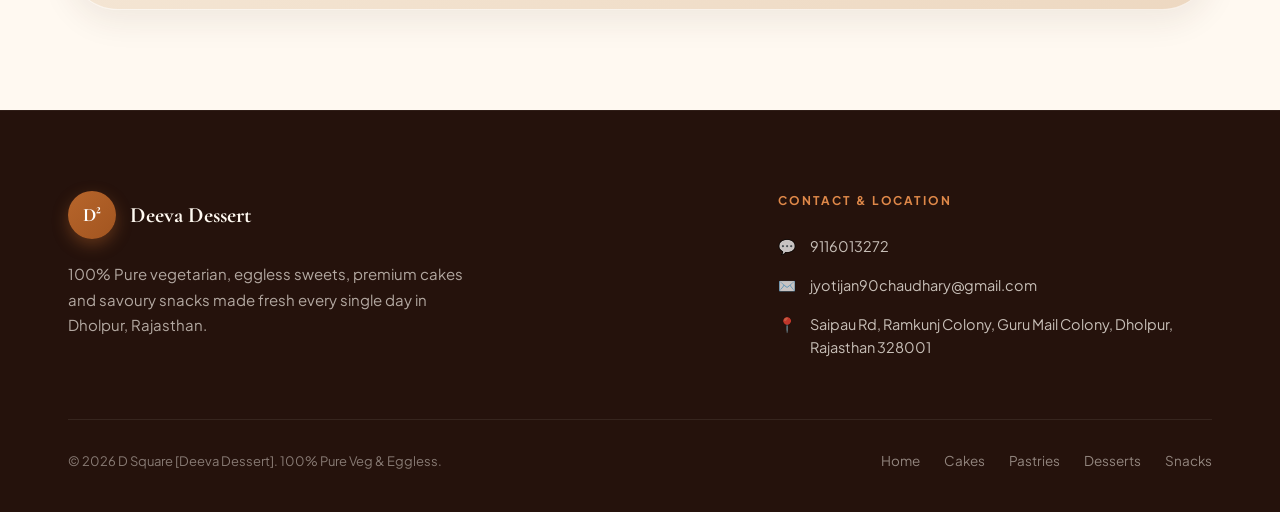
==== commit 7d40e8c5: "v2" ====
--- a/cakes.html
+++ b/cakes.html
@@ -34,7 +34,8 @@
         <a href="snacks.html">Snacks</a>
       </div>
       <div class="nav-right-actions">
-        <a href="https://wa.me/919116013272" target="_blank" rel="noopener noreferrer" class="nav-btn-call">💬 WhatsApp / Call</a>
+        <a href="https://wa.me/919116013272" target="_blank" rel="noopener noreferrer" class="nav-btn-call">💬 WhatsApp
+          / Call</a>
         <button class="nav-mobile-toggle" id="mobileToggle" aria-label="Toggle menu">
           <span></span><span></span><span></span>
         </button>
@@ -49,7 +50,8 @@
     <a href="pastries.html">Pastries</a>
     <a href="desserts.html">Desserts</a>
     <a href="snacks.html">Snacks</a>
-    <a href="https://wa.me/919116013272" target="_blank" rel="noopener noreferrer" style="color: var(--accent); font-weight: 700;">💬 WhatsApp: 9116013272</a>
+    <a href="https://wa.me/919116013272" target="_blank" rel="noopener noreferrer"
+      style="color: var(--accent); font-weight: 700;">💬 WhatsApp: 9116013272</a>
   </div>
 
   <!-- ═══ PAGE HERO ═══ -->
@@ -67,7 +69,8 @@
         <div class="size">100% Pure Veg &amp; Eggless</div>
         <div class="from">Bake with love</div>
         <div class="price-value">D SQUARE</div>
-        <div style="font-size: 13px; color: var(--accent); margin-top: 6px; font-weight: 600;">Deeva Dessert · Dholpur</div>
+        <div style="font-size: 13px; color: var(--accent); margin-top: 6px; font-weight: 600;">Deeva Dessert · Dholpur
+        </div>
       </div>
       <div class="pricing-card" style="border-color: rgba(183, 101, 43, 0.4); box-shadow: var(--shadow-md);">
         <div class="size" style="color: var(--accent);">Special Orders</div>
@@ -109,31 +112,55 @@
                 </thead>
                 <tbody>
                   <tr>
-                    <td>• Photo Cake</td>
+                    <td>
+                      <div class="menu-item-cell"><img src="./photo.png" class="menu-item-thumb"
+                          alt="Photo Cake"><span>• Photo Cake</span></div>
+                    </td>
                     <td class="price">₹550</td>
                     <td class="price">₹1050</td>
                   </tr>
                   <tr>
-                    <td>• Customize Cake</td>
-                    <td class="price" colspan="2" style="text-align: right; color: var(--accent); font-weight: 700;">As per Design</td>
-                  </tr>
-                  <tr>
-                    <td>• Heart Shape Cake</td>
+                    <td>
+                      <div class="menu-item-cell"><img
+                          src="https://images.unsplash.com/photo-1578985545062-69928b1d9587?auto=format&fit=crop&w=120&q=80"
+                          class="menu-item-thumb" alt="Customize Cake"><span>• Customize Cake</span></div>
+                    </td>
+                    <td class="price" colspan="2" style="text-align: right; color: var(--accent); font-weight: 700;">As
+                      per Design</td>
+                  </tr>
+                  <tr>
+                    <td>
+                      <div class="menu-item-cell"><img
+                          src="https://images.unsplash.com/photo-1562440499-64c9a111f713?auto=format&fit=crop&w=120&q=80"
+                          class="menu-item-thumb" alt="Heart Shape Cake"><span>• Heart Shape Cake</span></div>
+                    </td>
                     <td class="price">₹550</td>
                     <td class="price">₹1100</td>
                   </tr>
                   <tr>
-                    <td style="color: #c2255c; font-weight: 700;">• Vanilla Cake</td>
+                    <td>
+                      <div class="menu-item-cell"><img
+                          src="https://images.unsplash.com/photo-1588195538326-c5b1e9f80a1b?auto=format&fit=crop&w=120&q=80"
+                          class="menu-item-thumb" alt="Vanilla Cake"><span style="color: #c2255c; font-weight: 700;">•
+                          Vanilla Cake</span></div>
+                    </td>
                     <td class="price">₹300</td>
                     <td class="price">₹600</td>
                   </tr>
                   <tr>
-                    <td>• Rasmalai Cake</td>
+                    <td>
+                      <div class="menu-item-cell"><img src="./rasmalai.png" class="menu-item-thumb"
+                          alt="Rasmalai Cake"><span>• Rasmalai Cake</span></div>
+                    </td>
                     <td class="price">₹499</td>
                     <td class="price">₹799</td>
                   </tr>
                   <tr>
-                    <td>• Bento Cake</td>
+                    <td>
+                      <div class="menu-item-cell"><img
+                          src="https://images.unsplash.com/photo-1621236378699-8597faf6a176?auto=format&fit=crop&w=120&q=80"
+                          class="menu-item-thumb" alt="Bento Cake"><span>• Bento Cake</span></div>
+                    </td>
                     <td class="price">₹250/-</td>
                     <td class="price" style="color: var(--text-muted);">-</td>
                   </tr>
@@ -141,7 +168,8 @@
               </table>
             </div>
             <div class="menu-category-visual">
-              <img src="https://images.unsplash.com/photo-1578985545062-69928b1d9587?auto=format&fit=crop&w=600&q=80" alt="Special Designer Cake">
+              <img src="https://images.unsplash.com/photo-1578985545062-69928b1d9587?auto=format&fit=crop&w=600&q=80"
+                alt="Special Designer Cake">
             </div>
           </div>
         </div>
@@ -164,27 +192,49 @@
                 </thead>
                 <tbody>
                   <tr>
-                    <td>• Chocolate Cake</td>
+                    <td>
+                      <div class="menu-item-cell"><img
+                          src="https://images.unsplash.com/photo-1578985545062-69928b1d9587?auto=format&fit=crop&w=120&q=80"
+                          class="menu-item-thumb" alt="Chocolate Cake"><span>• Chocolate Cake</span></div>
+                    </td>
                     <td class="price">₹450</td>
                     <td class="price">₹850</td>
                   </tr>
                   <tr>
-                    <td>• Chocolate Truffle</td>
+                    <td>
+                      <div class="menu-item-cell"><img
+                          src="https://images.unsplash.com/photo-1606313564200-e75d5e30476c?auto=format&fit=crop&w=120&q=80"
+                          class="menu-item-thumb" alt="Chocolate Truffle"><span>• Chocolate Truffle</span></div>
+                    </td>
                     <td class="price">₹499</td>
                     <td class="price">₹950</td>
                   </tr>
                   <tr>
-                    <td>• Kitkat Cake</td>
+                    <td>
+                      <div class="menu-item-cell"><img
+                          src="https://images.unsplash.com/photo-1586788680434-30d324b2d46f?auto=format&fit=crop&w=120&q=80"
+                          class="menu-item-thumb" alt="Kitkat Cake"><span>• Kitkat Cake</span></div>
+                    </td>
                     <td class="price">₹480</td>
                     <td class="price">₹950</td>
                   </tr>
                   <tr>
-                    <td>• Chocolate Oreo Cake</td>
+                    <td>
+                      <div class="menu-item-cell"><img
+                          src="https://images.unsplash.com/photo-1578985545062-69928b1d9587?auto=format&fit=crop&w=120&q=80"
+                          class="menu-item-thumb" alt="Chocolate Oreo Cake"><span>• Chocolate Oreo Cake</span></div>
+                    </td>
                     <td class="price">₹450</td>
                     <td class="price">₹850</td>
                   </tr>
                   <tr>
-                    <td>• Chocolate Dreamcake <span style="font-size: 11px; font-weight: normal; color: var(--text-muted);">(300gm)</span></td>
+                    <td>
+                      <div class="menu-item-cell"><img
+                          src="https://images.unsplash.com/photo-1606313564200-e75d5e30476c?auto=format&fit=crop&w=120&q=80"
+                          class="menu-item-thumb" alt="Chocolate Dreamcake"><span>• Chocolate Dreamcake <span
+                            style="font-size: 11px; font-weight: normal; color: var(--text-muted);">(300gm)</span></span>
+                      </div>
+                    </td>
                     <td class="price">₹350</td>
                     <td class="price">₹800</td>
                   </tr>
@@ -192,7 +242,8 @@
               </table>
             </div>
             <div class="menu-category-visual">
-              <img src="https://images.unsplash.com/photo-1606313564200-e75d5e30476c?auto=format&fit=crop&w=600&q=80" alt="Decadent Chocolate Cake">
+              <img src="https://images.unsplash.com/photo-1606313564200-e75d5e30476c?auto=format&fit=crop&w=600&q=80"
+                alt="Decadent Chocolate Cake">
             </div>
           </div>
         </div>
@@ -215,32 +266,54 @@
                 </thead>
                 <tbody>
                   <tr>
-                    <td>• Muffins</td>
+                    <td>
+                      <div class="menu-item-cell"><img
+                          src="https://images.unsplash.com/photo-1550617931-e17a7b70dce2?auto=format&fit=crop&w=120&q=80"
+                          class="menu-item-thumb" alt="Muffins"><span>• Muffins</span></div>
+                    </td>
                     <td class="price">₹15/-</td>
                     <td style="text-align: right; font-size: 12px; color: var(--text-muted);">(Min. order 6)</td>
                   </tr>
                   <tr>
-                    <td>• Cupcakes</td>
+                    <td>
+                      <div class="menu-item-cell"><img
+                          src="https://images.unsplash.com/photo-1587668178277-295251f900ce?auto=format&fit=crop&w=120&q=80"
+                          class="menu-item-thumb" alt="Cupcakes"><span>• Cupcakes</span></div>
+                    </td>
                     <td class="price">₹30/-</td>
                     <td style="text-align: right; font-size: 12px; color: var(--text-muted);">(Min. order 4)</td>
                   </tr>
                   <tr>
-                    <td>• Jar Cakes (Small)</td>
+                    <td>
+                      <div class="menu-item-cell"><img src="./jar.png" class="menu-item-thumb" alt="Jar Cakes"><span>•
+                          Jar Cakes (Small)</span></div>
+                    </td>
                     <td class="price">₹50/-</td>
                     <td style="text-align: right; font-size: 12px; color: var(--text-muted);">(Min. order 4)</td>
                   </tr>
                   <tr>
-                    <td>• Jar Cakes (Big)</td>
+                    <td>
+                      <div class="menu-item-cell"><img src="./jar.png" class="menu-item-thumb" alt="Jar Cakes"><span>•
+                          Jar Cakes (Big)</span></div>
+                    </td>
                     <td class="price">₹75/-</td>
                     <td style="text-align: right; font-size: 12px; color: var(--text-muted);">(Min. order 4)</td>
                   </tr>
                   <tr>
-                    <td>• Tub Cakes</td>
+                    <td>
+                      <div class="menu-item-cell"><img
+                          src="https://images.unsplash.com/photo-1571115177098-24ec42ed204d?auto=format&fit=crop&w=120&q=80"
+                          class="menu-item-thumb" alt="Tub Cakes"><span>• Tub Cakes</span></div>
+                    </td>
                     <td class="price">₹150/-</td>
                     <td style="text-align: right; font-size: 12px; color: var(--text-muted);">-</td>
                   </tr>
                   <tr>
-                    <td>• Bento Cake</td>
+                    <td>
+                      <div class="menu-item-cell"><img
+                          src="https://images.unsplash.com/photo-1621236378699-8597faf6a176?auto=format&fit=crop&w=120&q=80"
+                          class="menu-item-thumb" alt="Bento Cake"><span>• Bento Cake</span></div>
+                    </td>
                     <td class="price">₹250/-</td>
                     <td style="text-align: right; font-size: 12px; color: var(--text-muted);">-</td>
                   </tr>
@@ -248,7 +321,8 @@
               </table>
             </div>
             <div class="menu-category-visual">
-              <img src="https://images.unsplash.com/photo-1587668178277-295251f900ce?auto=format&fit=crop&w=600&q=80" alt="Cupcakes and Dessert Jars">
+              <img src="https://images.unsplash.com/photo-1587668178277-295251f900ce?auto=format&fit=crop&w=600&q=80"
+                alt="Cupcakes and Dessert Jars">
             </div>
           </div>
         </div>
@@ -276,22 +350,35 @@
                 </thead>
                 <tbody>
                   <tr>
-                    <td>Pineapple Cake</td>
+                    <td>
+                      <div class="menu-item-cell"><img src="./pineapple.png" class="menu-item-thumb"
+                          alt="Pineapple Cake"><span>• Pineapple Cake</span></div>
+                    </td>
                     <td class="price">₹399</td>
                     <td class="price">₹750</td>
                   </tr>
                   <tr>
-                    <td>Strawberry Cake</td>
+                    <td>
+                      <div class="menu-item-cell"><img
+                          src="https://images.unsplash.com/photo-1565958011703-44f9829ba187?auto=format&fit=crop&w=120&q=80"
+                          class="menu-item-thumb" alt="Strawberry Cake"><span>• Strawberry Cake</span></div>
+                    </td>
                     <td class="price">₹399</td>
                     <td class="price">₹760</td>
                   </tr>
                   <tr>
-                    <td>Butterscotch Cake</td>
+                    <td>
+                      <div class="menu-item-cell"><img src="./butterscotch.png" class="menu-item-thumb"
+                          alt="Butterscotch Cake"><span>• Butterscotch Cake</span></div>
+                    </td>
                     <td class="price">₹399</td>
                     <td class="price">₹760</td>
                   </tr>
                   <tr>
-                    <td>Mixed Fruit Cake</td>
+                    <td>
+                      <div class="menu-item-cell"><img src="./fruit.png" class="menu-item-thumb"
+                          alt="Mixed Fruit Cake"><span>• Mixed Fruit Cake</span></div>
+                    </td>
                     <td class="price">₹599</td>
                     <td class="price">₹1200</td>
                   </tr>
@@ -299,7 +386,8 @@
               </table>
             </div>
             <div class="menu-category-visual" style="margin-top: 20px;">
-              <img src="https://images.unsplash.com/photo-1565958011703-44f9829ba187?auto=format&fit=crop&w=600&q=80" alt="Fresh Cream Fruit Cake" style="height: 180px;">
+              <img src="https://images.unsplash.com/photo-1565958011703-44f9829ba187?auto=format&fit=crop&w=600&q=80"
+                alt="Fresh Cream Fruit Cake" style="height: 180px;">
             </div>
           </div>
         </div>
@@ -322,22 +410,37 @@
                 </thead>
                 <tbody>
                   <tr>
-                    <td>• Black Forest Cake</td>
+                    <td>
+                      <div class="menu-item-cell"><img
+                          src="https://images.unsplash.com/photo-1606890737304-57a1ca8a5b62?auto=format&fit=crop&w=120&q=80"
+                          class="menu-item-thumb" alt="Black Forest Cake"><span>• Black Forest Cake</span></div>
+                    </td>
                     <td class="price">₹450</td>
                     <td class="price">₹800</td>
                   </tr>
                   <tr>
-                    <td>• White Forest Cake</td>
+                    <td>
+                      <div class="menu-item-cell"><img
+                          src="https://images.unsplash.com/photo-1588195538326-c5b1e9f80a1b?auto=format&fit=crop&w=120&q=80"
+                          class="menu-item-thumb" alt="White Forest Cake"><span>• White Forest Cake</span></div>
+                    </td>
                     <td class="price">₹499</td>
                     <td class="price">₹850</td>
                   </tr>
                   <tr>
-                    <td>• Red Velvet Cake</td>
+                    <td>
+                      <div class="menu-item-cell"><img
+                          src="https://images.unsplash.com/photo-1586788680434-30d324b2d46f?auto=format&fit=crop&w=120&q=80"
+                          class="menu-item-thumb" alt="Red Velvet Cake"><span>• Red Velvet Cake</span></div>
+                    </td>
                     <td class="price">₹450</td>
                     <td class="price">₹850</td>
                   </tr>
                   <tr>
-                    <td>• Blueberry Cake</td>
+                    <td>
+                      <div class="menu-item-cell"><img src="./blue.png" class="menu-item-thumb"
+                          alt="Blueberry Cake"><span>• Blueberry Cake</span></div>
+                    </td>
                     <td class="price">₹499</td>
                     <td class="price">₹950</td>
                   </tr>
@@ -345,7 +448,8 @@
               </table>
             </div>
             <div class="menu-category-visual" style="margin-top: 20px;">
-              <img src="https://images.unsplash.com/photo-1606890737304-57a1ca8a5b62?auto=format&fit=crop&w=600&q=80" alt="Black Forest and Premium Cakes" style="height: 180px;">
+              <img src="https://images.unsplash.com/photo-1606890737304-57a1ca8a5b62?auto=format&fit=crop&w=600&q=80"
+                alt="Black Forest and Premium Cakes" style="height: 180px;">
             </div>
           </div>
         </div>
@@ -357,7 +461,8 @@
         <div class="teatime-header">
           <div class="teatime-title">
             <span>☕</span>
-            <span>TEA TIME CAKES <span style="font-size: 14px; color: var(--text-muted); font-weight: 500;">(Per Kg)</span></span>
+            <span>TEA TIME CAKES <span style="font-size: 14px; color: var(--text-muted); font-weight: 500;">(Per
+                Kg)</span></span>
           </div>
           <span class="sugar-free-badge">Pure Veg &amp; Eggless</span>
         </div>
@@ -365,7 +470,7 @@
 
           <!-- Malai Cake -->
           <div class="teatime-card">
-            <img src="https://images.unsplash.com/photo-1509440159596-0249088772ff?auto=format&fit=crop&w=500&q=80" alt="Malai Cake">
+            <img src="./malai.png" alt="Malai Cake">
             <h4>Malai Cake</h4>
             <div class="price-pill">₹550/-</div>
             <p>Soft &amp; moist malai flavoured cake with a rich &amp; creamy taste.</p>
@@ -373,7 +478,7 @@
 
           <!-- Custard Cake -->
           <div class="teatime-card">
-            <img src="https://images.unsplash.com/photo-1519869325930-281384150729?auto=format&fit=crop&w=500&q=80" alt="Custard Cake">
+            <img src="./custard.png" alt="Custard Cake">
             <h4>Custard Cake</h4>
             <div class="price-pill">₹600/-</div>
             <p>Soft &amp; spongy custard cake with real custard flavour &amp; tutti-frutti.</p>
@@ -381,7 +486,8 @@
 
           <!-- Chocolate Cake -->
           <div class="teatime-card">
-            <img src="https://images.unsplash.com/photo-1578985545062-69928b1d9587?auto=format&fit=crop&w=500&q=80" alt="Chocolate Tea Cake">
+            <img src="https://images.unsplash.com/photo-1578985545062-69928b1d9587?auto=format&fit=crop&w=500&q=80"
+              alt="Chocolate Tea Cake">
             <h4>Chocolate Cake</h4>
             <div class="price-pill">₹650/-</div>
             <p>Rich chocolate cake loaded with chocolate chips &amp; cocoa goodness.</p>
@@ -390,8 +496,10 @@
           <!-- Sugarfree Tea Time Cake -->
           <div class="teatime-card" style="border: 2px solid #2b6736; background: #f4faf4;">
             <div style="position: relative;">
-              <img src="https://images.unsplash.com/photo-1549576490-b0b4831ef60a?auto=format&fit=crop&w=500&q=80" alt="Sugarfree Tea Time Cake">
-              <span style="position: absolute; top: 8px; right: 8px; background: #2b6736; color: #fff; font-size: 10px; font-weight: 700; padding: 2px 8px; border-radius: 999px;">SUGAR FREE</span>
+              <img src="./tea.png" alt="Sugarfree Tea Time Cake">
+              <span
+                style="position: absolute; top: 8px; right: 8px; background: #2b6736; color: #fff; font-size: 10px; font-weight: 700; padding: 2px 8px; border-radius: 999px;">SUGAR
+                FREE</span>
             </div>
             <h4>Sugarfree Tea Time Cake</h4>
             <div class="price-pill">₹750/-</div>
@@ -436,7 +544,8 @@
         <h3>Ready to order your custom cake?</h3>
         <p>Custom sizes, photo prints, flavours and designs available. Call us to place your order.</p>
       </div>
-      <a href="https://wa.me/919116013272" target="_blank" rel="noopener noreferrer" class="btn btn-primary">💬 WhatsApp / Call: 9116013272</a>
+      <a href="https://wa.me/919116013272" target="_blank" rel="noopener noreferrer" class="btn btn-primary">💬 WhatsApp
+        / Call: 9116013272</a>
     </div>
   </div>
 
--- a/styles.css
+++ b/styles.css
@@ -2032,3 +2032,552 @@
 .occasions-list strong {
   color: var(--accent);
 }
+
+/* Menu Table Item Thumbnails */
+.menu-item-cell {
+  display: flex;
+  align-items: center;
+  gap: 10px;
+}
+
+.menu-item-thumb {
+  width: 36px;
+  height: 36px;
+  border-radius: 8px;
+  object-fit: cover;
+  box-shadow: 0 2px 6px rgba(0, 0, 0, 0.12);
+  border: 1px solid rgba(59, 32, 23, 0.12);
+  flex-shrink: 0;
+  transition: transform 0.25s cubic-bezier(0.16, 1, 0.3, 1), box-shadow 0.25s ease;
+}
+
+.menu-item-thumb:hover {
+  transform: scale(1.4);
+  z-index: 10;
+  box-shadow: 0 6px 16px rgba(0, 0, 0, 0.3);
+}
+
+/* =========================================================
+   SHOPPING CART, CHECKOUT & PAYMENT QR SYSTEM STYLES
+   ========================================================= */
+
+/* Navbar Cart Button */
+.nav-btn-cart {
+  position: relative;
+  display: inline-flex;
+  align-items: center;
+  gap: 6px;
+  background: linear-gradient(135deg, var(--caramel, #c27d38) 0%, var(--dark, #3b2017) 100%);
+  color: #fff !important;
+  font-size: 13.5px;
+  font-weight: 700;
+  padding: 8px 16px;
+  border-radius: 999px;
+  text-decoration: none;
+  box-shadow: 0 4px 14px rgba(59, 32, 23, 0.25);
+  transition: all 0.25s cubic-bezier(0.16, 1, 0.3, 1);
+  border: none;
+  cursor: pointer;
+}
+
+.nav-btn-cart:hover {
+  transform: translateY(-2px) scale(1.03);
+  box-shadow: 0 6px 20px rgba(59, 32, 23, 0.35);
+  color: #fff !important;
+}
+
+.cart-badge {
+  background: var(--accent, #e03131);
+  color: #fff;
+  font-size: 11px;
+  font-weight: 800;
+  width: 20px;
+  height: 20px;
+  border-radius: 50%;
+  display: inline-flex;
+  align-items: center;
+  justify-content: center;
+  box-shadow: 0 2px 6px rgba(0, 0, 0, 0.2);
+  transition: transform 0.2s ease;
+}
+
+.cart-badge.bump {
+  animation: badgePop 0.3s cubic-bezier(0.175, 0.885, 0.32, 1.275);
+}
+
+@keyframes badgePop {
+  0% { transform: scale(1); }
+  50% { transform: scale(1.4); }
+  100% { transform: scale(1); }
+}
+
+/* Add to Cart Buttons on Product Cards */
+.btn-add-cart {
+  display: inline-flex;
+  align-items: center;
+  justify-content: center;
+  gap: 6px;
+  background: var(--dark, #3b2017);
+  color: #fff;
+  font-size: 12.5px;
+  font-weight: 700;
+  padding: 6px 14px;
+  border-radius: var(--radius-full, 999px);
+  border: 1px solid rgba(255, 255, 255, 0.1);
+  cursor: pointer;
+  transition: all 0.2s ease;
+}
+
+.btn-add-cart:hover {
+  background: var(--caramel, #c27d38);
+  color: #fff;
+  transform: translateY(-1px);
+  box-shadow: 0 4px 12px rgba(194, 125, 56, 0.3);
+}
+
+.table-add-cart-btn {
+  background: var(--cream, #fff9f1);
+  color: var(--dark, #3b2017);
+  border: 1px solid rgba(59, 32, 23, 0.2);
+  font-size: 11px;
+  font-weight: 700;
+  padding: 3px 8px;
+  border-radius: 6px;
+  cursor: pointer;
+  margin-left: 6px;
+  transition: all 0.15s ease;
+}
+
+.table-add-cart-btn:hover {
+  background: var(--dark, #3b2017);
+  color: #fff;
+}
+
+/* Cart Toast Notification */
+.cart-toast-container {
+  position: fixed;
+  bottom: 24px;
+  right: 24px;
+  z-index: 9999;
+  display: flex;
+  flex-direction: column;
+  gap: 10px;
+  pointer-events: none;
+}
+
+.cart-toast {
+  background: #2b6736;
+  color: #fff;
+  padding: 12px 20px;
+  border-radius: 12px;
+  font-size: 13.5px;
+  font-weight: 700;
+  box-shadow: 0 10px 30px rgba(0, 0, 0, 0.2);
+  display: flex;
+  align-items: center;
+  gap: 10px;
+  opacity: 0;
+  transform: translateY(20px) scale(0.95);
+  transition: all 0.3s cubic-bezier(0.16, 1, 0.3, 1);
+  pointer-events: auto;
+}
+
+.cart-toast.show {
+  opacity: 1;
+  transform: translateY(0) scale(1);
+}
+
+/* Cart Drawer & Overlay */
+.cart-drawer-overlay {
+  position: fixed;
+  inset: 0;
+  background: rgba(15, 8, 5, 0.6);
+  backdrop-filter: blur(4px);
+  z-index: 10000;
+  opacity: 0;
+  visibility: hidden;
+  transition: all 0.3s ease;
+}
+
+.cart-drawer-overlay.active {
+  opacity: 1;
+  visibility: visible;
+}
+
+.cart-drawer {
+  position: fixed;
+  top: 0;
+  right: 0;
+  bottom: 0;
+  width: 100%;
+  max-width: 440px;
+  background: #fff;
+  z-index: 10001;
+  display: flex;
+  flex-direction: column;
+  box-shadow: -10px 0 40px rgba(0, 0, 0, 0.25);
+  transform: translateX(100%);
+  transition: transform 0.35s cubic-bezier(0.16, 1, 0.3, 1);
+}
+
+.cart-drawer-overlay.active .cart-drawer {
+  transform: translateX(0);
+}
+
+.cart-header {
+  padding: 20px 24px;
+  background: var(--dark, #3b2017);
+  color: #fff;
+  display: flex;
+  align-items: center;
+  justify-content: space-between;
+}
+
+.cart-header h3 {
+  font-size: 18px;
+  font-weight: 800;
+  margin: 0;
+  display: flex;
+  align-items: center;
+  gap: 10px;
+}
+
+.cart-close-btn {
+  background: rgba(255, 255, 255, 0.15);
+  color: #fff;
+  border: none;
+  width: 34px;
+  height: 34px;
+  border-radius: 50%;
+  font-size: 18px;
+  cursor: pointer;
+  display: flex;
+  align-items: center;
+  justify-content: center;
+  transition: background 0.2s ease;
+}
+
+.cart-close-btn:hover {
+  background: rgba(255, 255, 255, 0.3);
+}
+
+.cart-body {
+  flex: 1;
+  overflow-y: auto;
+  padding: 20px 24px;
+}
+
+.cart-empty {
+  text-align: center;
+  padding: 60px 20px;
+  color: var(--text-muted, #71717a);
+}
+
+.cart-empty-icon {
+  font-size: 56px;
+  margin-bottom: 12px;
+  display: block;
+}
+
+.cart-empty p {
+  font-size: 15px;
+  margin-bottom: 20px;
+}
+
+.cart-items-list {
+  display: flex;
+  flex-direction: column;
+  gap: 16px;
+}
+
+.cart-item {
+  display: flex;
+  align-items: center;
+  gap: 14px;
+  padding: 12px;
+  border-radius: 12px;
+  background: #fdfbf7;
+  border: 1px solid rgba(59, 32, 23, 0.08);
+}
+
+.cart-item-img {
+  width: 60px;
+  height: 60px;
+  border-radius: 8px;
+  object-fit: cover;
+  background: #eee;
+}
+
+.cart-item-info {
+  flex: 1;
+}
+
+.cart-item-title {
+  font-size: 14px;
+  font-weight: 700;
+  color: var(--dark, #3b2017);
+  margin-bottom: 4px;
+}
+
+.cart-item-price {
+  font-size: 13px;
+  font-weight: 600;
+  color: var(--caramel, #c27d38);
+}
+
+.cart-item-actions {
+  display: flex;
+  align-items: center;
+  gap: 8px;
+  background: #fff;
+  border: 1px solid #e4e4e7;
+  border-radius: 8px;
+  padding: 4px 8px;
+}
+
+.cart-qty-btn {
+  background: none;
+  border: none;
+  font-size: 15px;
+  font-weight: 800;
+  color: var(--dark, #3b2017);
+  cursor: pointer;
+  width: 20px;
+  height: 20px;
+  display: flex;
+  align-items: center;
+  justify-content: center;
+}
+
+.cart-qty-btn:hover {
+  color: var(--caramel, #c27d38);
+}
+
+.cart-qty-num {
+  font-size: 13px;
+  font-weight: 700;
+  min-width: 16px;
+  text-align: center;
+}
+
+.cart-remove-btn {
+  background: none;
+  border: none;
+  color: #ef4444;
+  font-size: 16px;
+  cursor: pointer;
+  padding: 4px;
+  margin-left: 4px;
+  opacity: 0.7;
+  transition: opacity 0.2s ease;
+}
+
+.cart-remove-btn:hover {
+  opacity: 1;
+}
+
+.cart-footer {
+  padding: 20px 24px;
+  border-top: 1px solid #f4f4f5;
+  background: #fafaf9;
+}
+
+.cart-summary-row {
+  display: flex;
+  align-items: center;
+  justify-content: space-between;
+  margin-bottom: 16px;
+}
+
+.cart-summary-label {
+  font-size: 15px;
+  font-weight: 600;
+  color: var(--text-muted, #52525b);
+}
+
+.cart-total-val {
+  font-size: 22px;
+  font-weight: 800;
+  color: var(--dark, #3b2017);
+}
+
+.btn-checkout {
+  width: 100%;
+  padding: 14px;
+  background: linear-gradient(135deg, #25d366 0%, #128c7e 100%);
+  color: #fff;
+  border: none;
+  border-radius: 12px;
+  font-size: 15px;
+  font-weight: 800;
+  cursor: pointer;
+  display: flex;
+  align-items: center;
+  justify-content: center;
+  gap: 8px;
+  box-shadow: 0 4px 16px rgba(37, 211, 102, 0.3);
+  transition: all 0.25s ease;
+}
+
+.btn-checkout:hover {
+  transform: translateY(-2px);
+  box-shadow: 0 6px 22px rgba(37, 211, 102, 0.4);
+}
+
+/* Checkout Modal */
+.checkout-modal-overlay {
+  position: fixed;
+  inset: 0;
+  background: rgba(15, 8, 5, 0.7);
+  backdrop-filter: blur(6px);
+  z-index: 10002;
+  display: flex;
+  align-items: center;
+  justify-content: center;
+  padding: 20px;
+  opacity: 0;
+  visibility: hidden;
+  transition: all 0.3s ease;
+}
+
+.checkout-modal-overlay.active {
+  opacity: 1;
+  visibility: visible;
+}
+
+.checkout-modal {
+  width: 100%;
+  max-width: 520px;
+  max-height: 90vh;
+  background: #fff;
+  border-radius: 20px;
+  overflow-y: auto;
+  box-shadow: 0 20px 50px rgba(0, 0, 0, 0.3);
+  transform: scale(0.95) translateY(20px);
+  transition: transform 0.3s cubic-bezier(0.16, 1, 0.3, 1);
+}
+
+.checkout-modal-overlay.active .checkout-modal {
+  transform: scale(1) translateY(0);
+}
+
+.checkout-header {
+  padding: 20px 24px;
+  background: var(--dark, #3b2017);
+  color: #fff;
+  display: flex;
+  align-items: center;
+  justify-content: space-between;
+}
+
+.checkout-header h3 {
+  font-size: 18px;
+  font-weight: 800;
+  margin: 0;
+}
+
+.checkout-body {
+  padding: 24px;
+}
+
+.form-group {
+  margin-bottom: 16px;
+}
+
+.form-group label {
+  display: block;
+  font-size: 13px;
+  font-weight: 700;
+  color: var(--dark, #3b2017);
+  margin-bottom: 6px;
+}
+
+.form-input {
+  width: 100%;
+  padding: 10px 14px;
+  border: 1.5px solid #e4e4e7;
+  border-radius: 10px;
+  font-size: 14px;
+  font-family: inherit;
+  transition: border-color 0.2s ease;
+  outline: none;
+}
+
+.form-input:focus {
+  border-color: var(--caramel, #c27d38);
+  box-shadow: 0 0 0 3px rgba(194, 125, 56, 0.15);
+}
+
+/* Payment Mode & QR Section */
+.payment-section {
+  background: #fdfbf7;
+  border: 1px solid rgba(59, 32, 23, 0.1);
+  border-radius: 14px;
+  padding: 16px;
+  margin-top: 20px;
+  margin-bottom: 20px;
+}
+
+.payment-title {
+  font-size: 14px;
+  font-weight: 700;
+  color: var(--dark, #3b2017);
+  margin-bottom: 12px;
+  display: flex;
+  align-items: center;
+  gap: 6px;
+}
+
+.payment-options {
+  display: grid;
+  grid-template-columns: 1fr 1fr;
+  gap: 10px;
+  margin-bottom: 14px;
+}
+
+.payment-option-btn {
+  padding: 10px;
+  border: 1.5px solid #e4e4e7;
+  border-radius: 10px;
+  background: #fff;
+  font-size: 12.5px;
+  font-weight: 700;
+  color: var(--dark, #3b2017);
+  cursor: pointer;
+  text-align: center;
+  transition: all 0.2s ease;
+}
+
+.payment-option-btn.selected {
+  border-color: var(--caramel, #c27d38);
+  background: #fff8f0;
+  color: var(--caramel, #c27d38);
+}
+
+.qr-code-card {
+  text-align: center;
+  padding: 16px;
+  background: #fff;
+  border: 1px dashed rgba(59, 32, 23, 0.2);
+  border-radius: 12px;
+}
+
+.qr-code-card img {
+  width: 160px;
+  height: 160px;
+  border-radius: 8px;
+  margin: 8px auto;
+  display: block;
+}
+
+.upi-id-badge {
+  display: inline-block;
+  background: #f4faf4;
+  color: #2b6736;
+  font-size: 12px;
+  font-weight: 700;
+  padding: 4px 12px;
+  border-radius: 999px;
+  margin-top: 6px;
+}
+
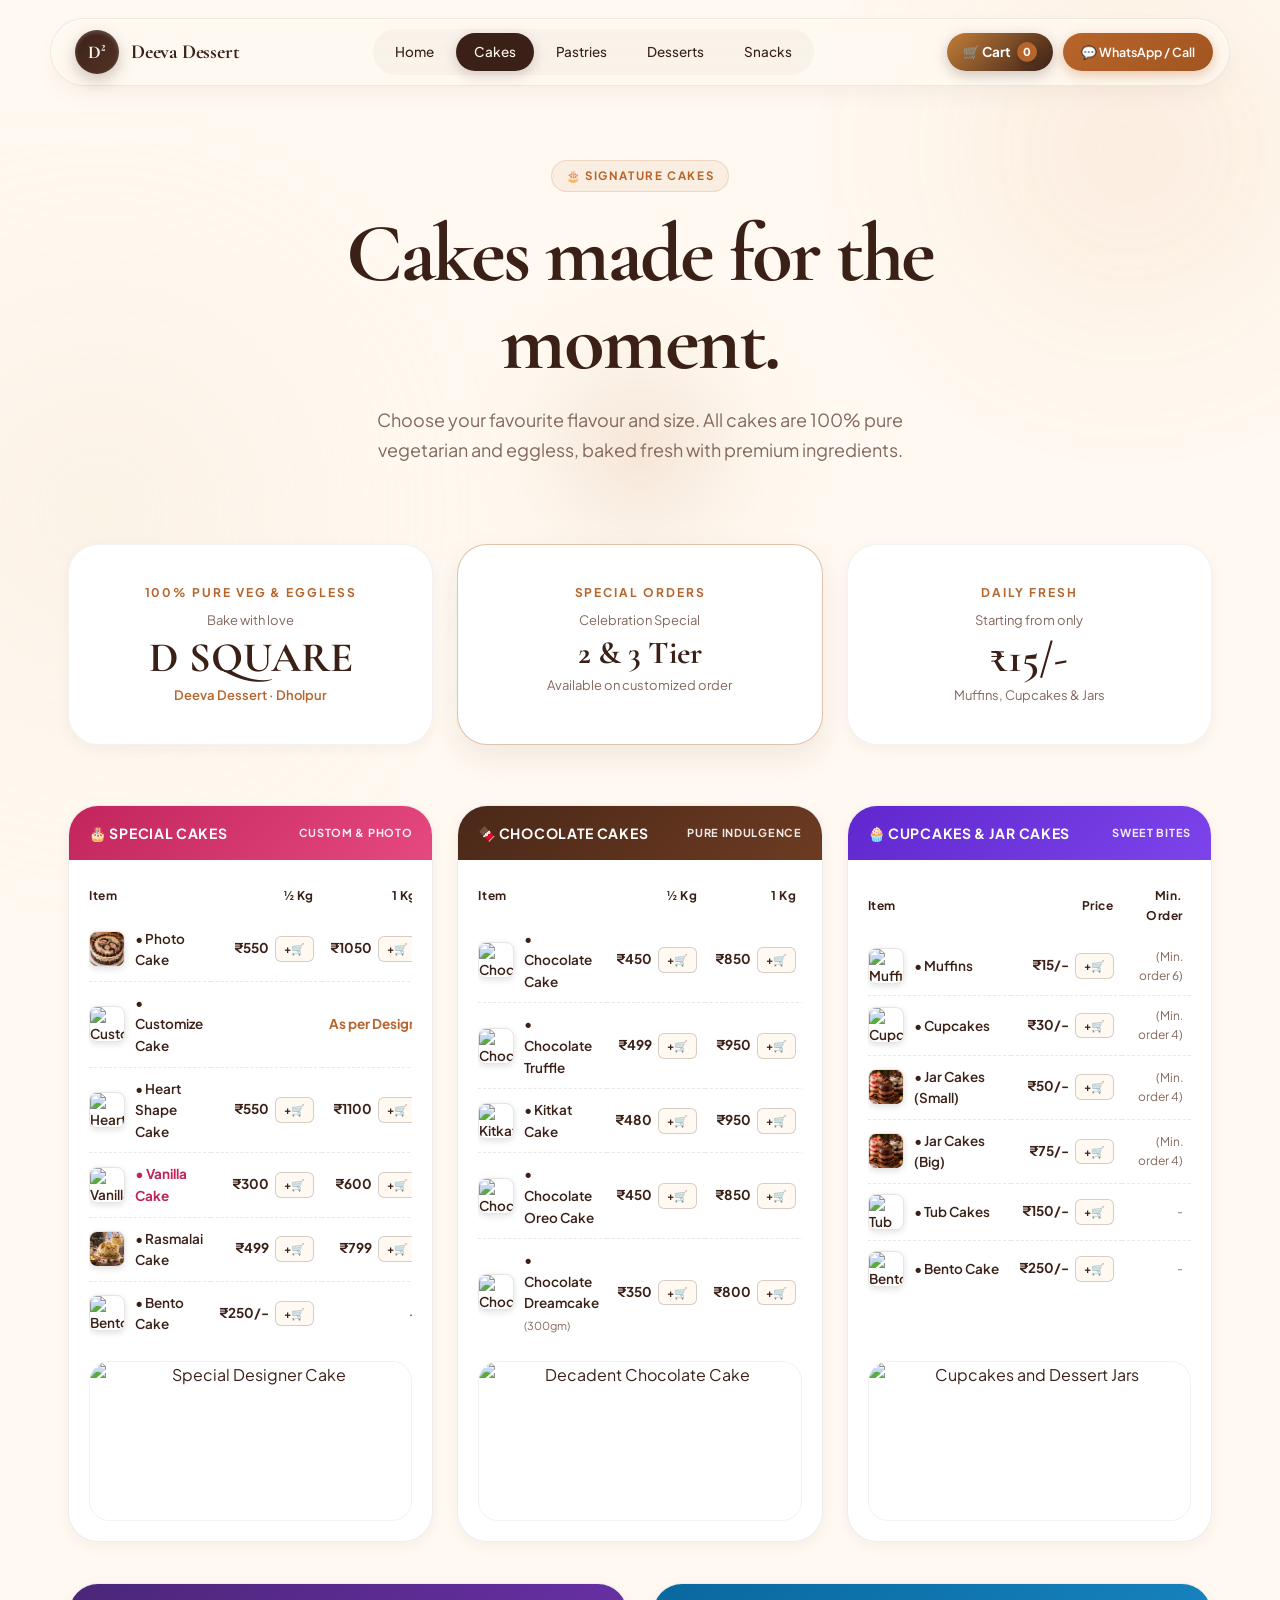
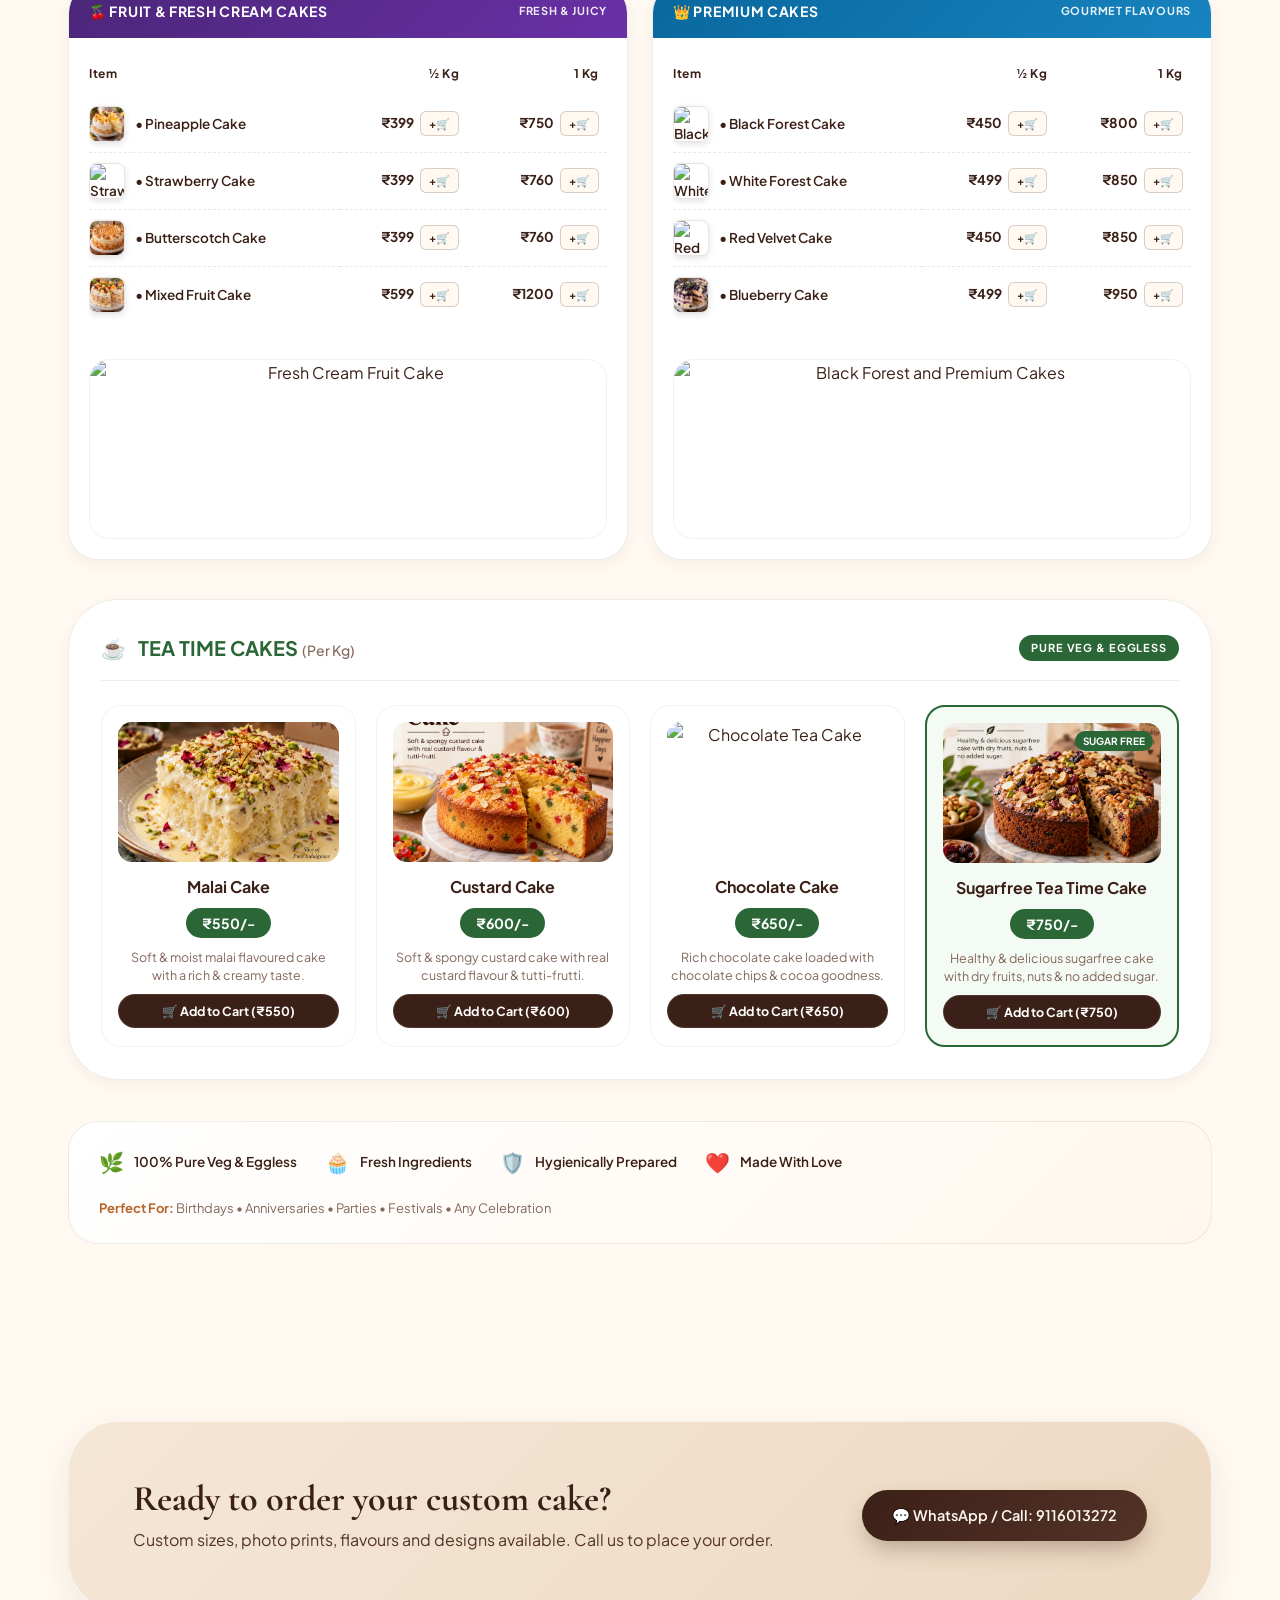
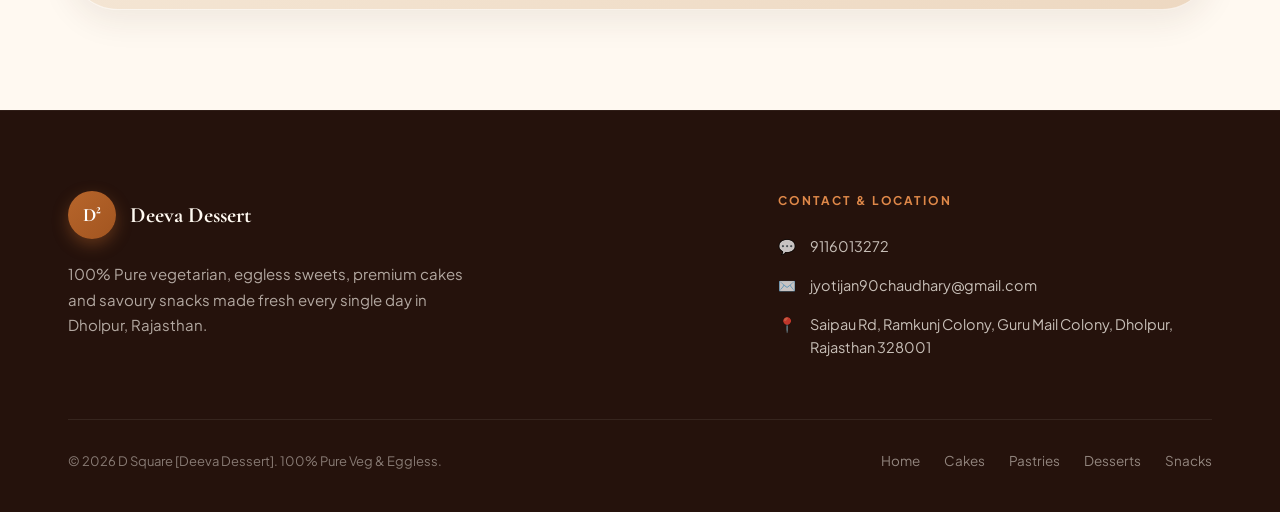
==== commit 06683611: "fix" ====
--- a/cakes.html
+++ b/cakes.html
@@ -330,7 +330,7 @@
       </div>
 
       <!-- ROW 2: Fruit & Fresh Cream Cakes + Premium Cakes (2-column layout matching menu) -->
-      <div style="display: grid; grid-template-columns: repeat(2, 1fr); gap: 24px; margin-bottom: 40px;" class="reveal">
+      <div class="menu-pamphlet-grid-2 reveal">
 
         <!-- 4. FRUIT & FRESH CREAM CAKES -->
         <div class="menu-category-card">
--- a/styles.css
+++ b/styles.css
@@ -1758,8 +1758,16 @@
   margin-bottom: 40px;
 }
 
+.menu-pamphlet-grid-2 {
+  display: grid;
+  grid-template-columns: repeat(2, 1fr);
+  gap: 24px;
+  margin-bottom: 40px;
+}
+
 @media (max-width: 992px) {
-  .menu-pamphlet-grid {
+  .menu-pamphlet-grid,
+  .menu-pamphlet-grid-2 {
     grid-template-columns: 1fr;
   }
 }
@@ -1826,12 +1834,50 @@
 
 .menu-table-wrap {
   width: 100%;
+  overflow-x: auto;
+  -webkit-overflow-scrolling: touch;
 }
 
 .menu-price-table {
   width: 100%;
   border-collapse: collapse;
   font-size: 13.5px;
+}
+
+@media (max-width: 600px) {
+  .menu-category-body {
+    padding: 12px 8px;
+  }
+
+  .menu-price-table {
+    font-size: 12px;
+  }
+
+  .menu-price-table th {
+    padding: 4px 2px 8px;
+    font-size: 11px;
+  }
+
+  .menu-price-table td {
+    padding: 6px 2px;
+    font-size: 11.5px;
+  }
+
+  .menu-item-cell {
+    gap: 4px;
+  }
+
+  .menu-item-thumb {
+    width: 26px;
+    height: 26px;
+    border-radius: 5px;
+  }
+
+  .table-add-cart-btn {
+    padding: 2px 4px;
+    font-size: 9.5px;
+    margin-left: 2px;
+  }
 }
 
 .menu-price-table th {
